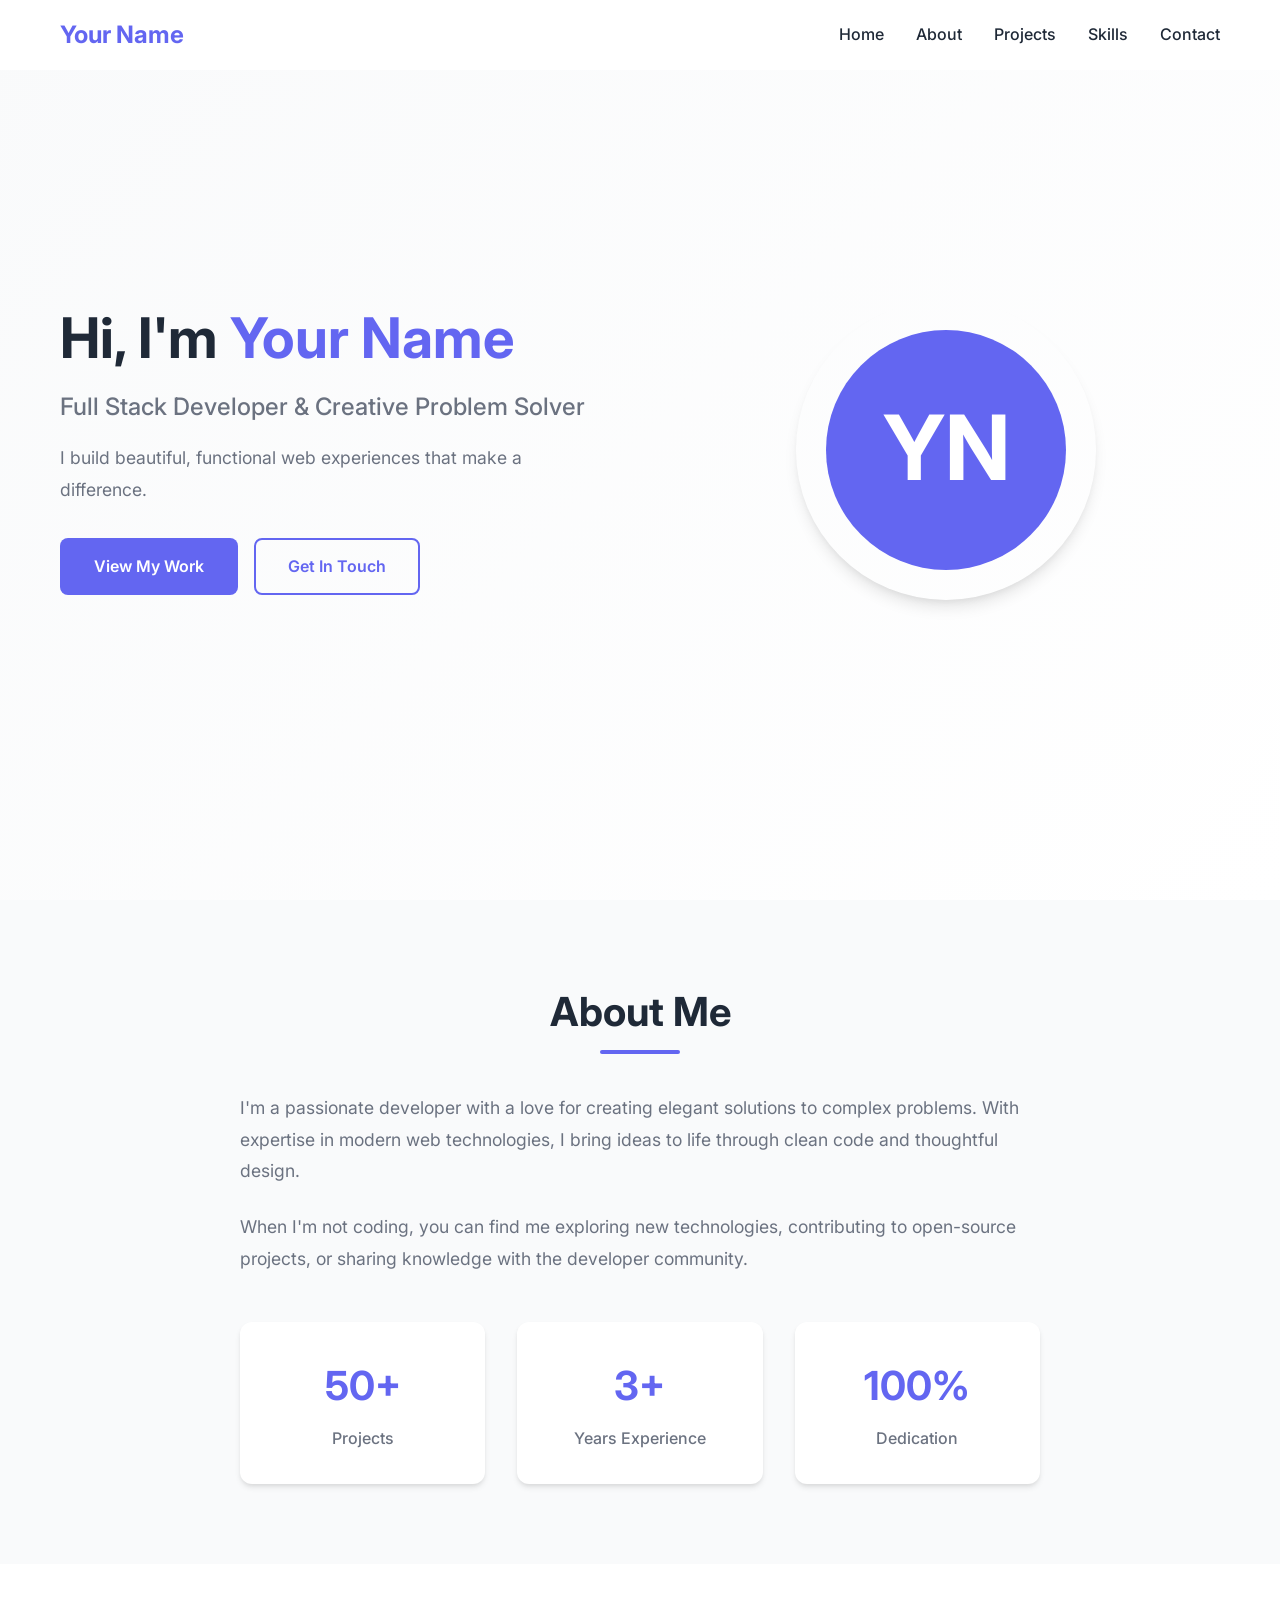
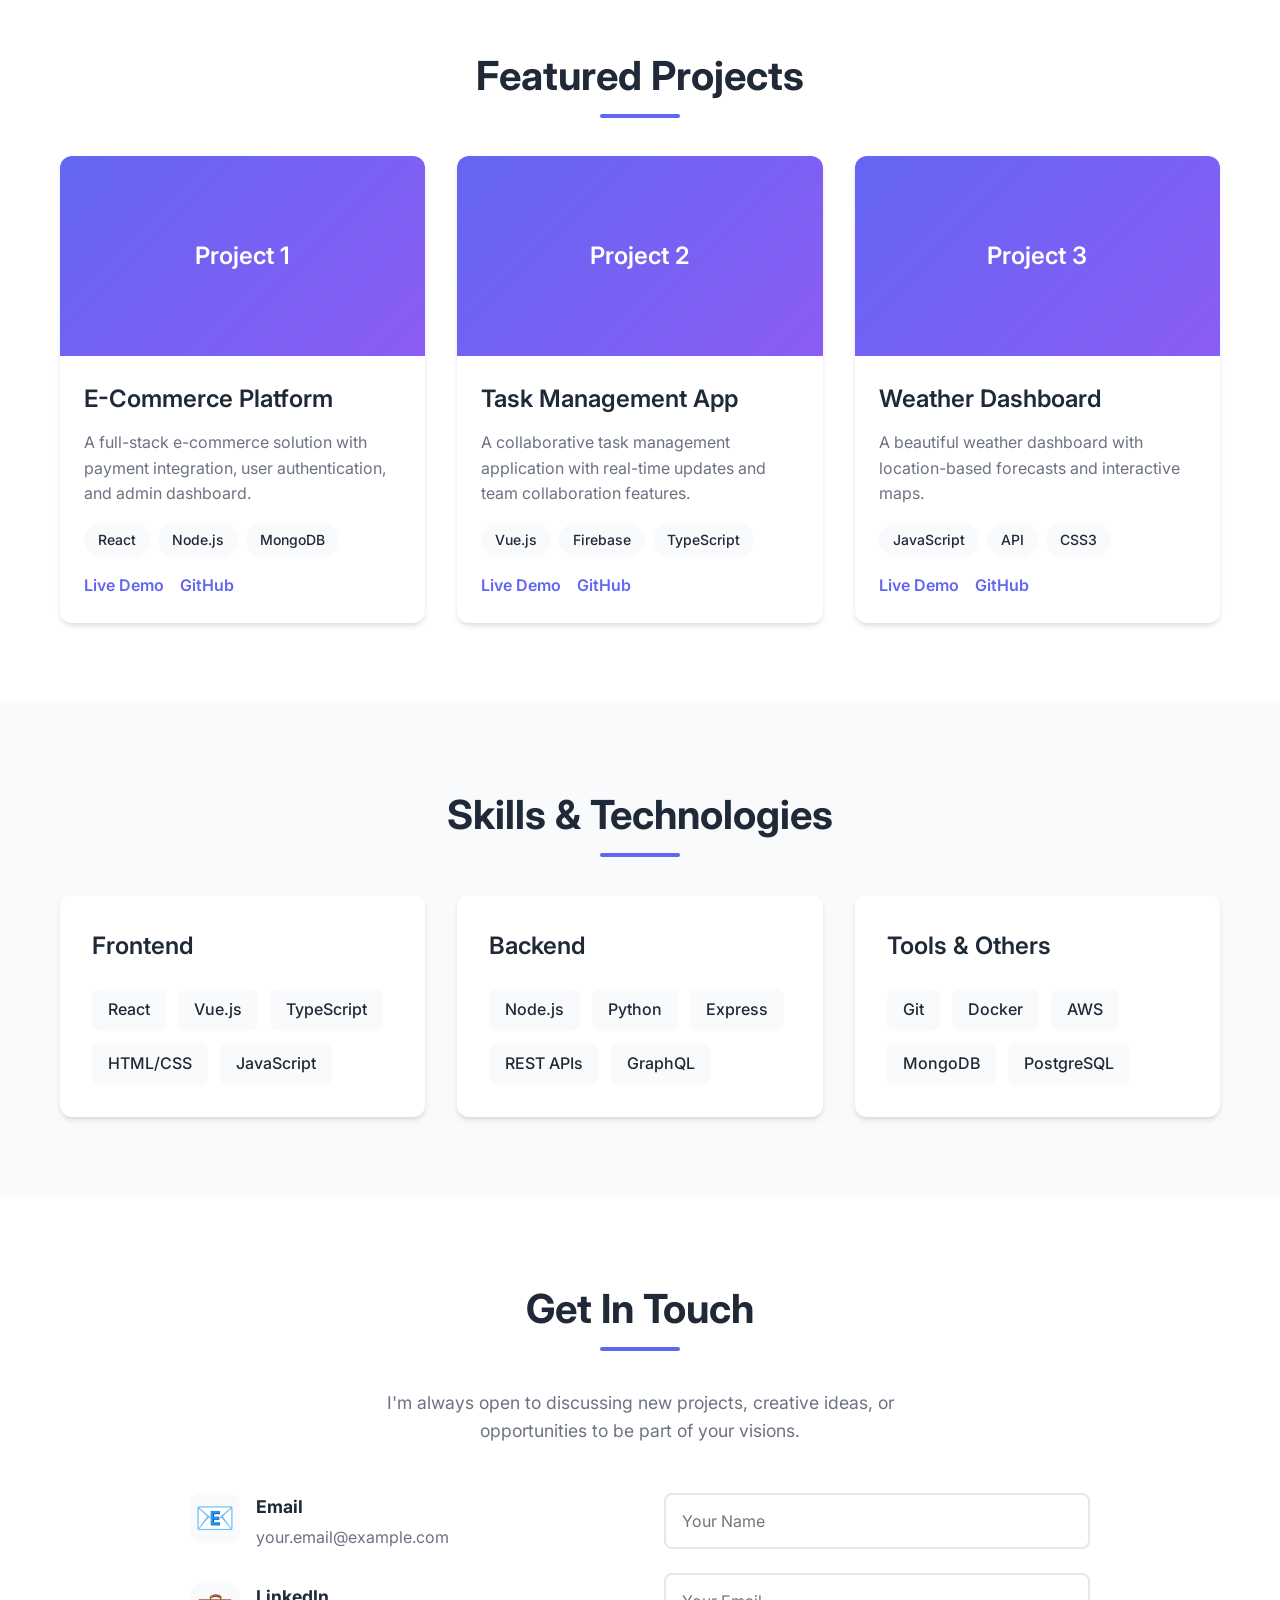
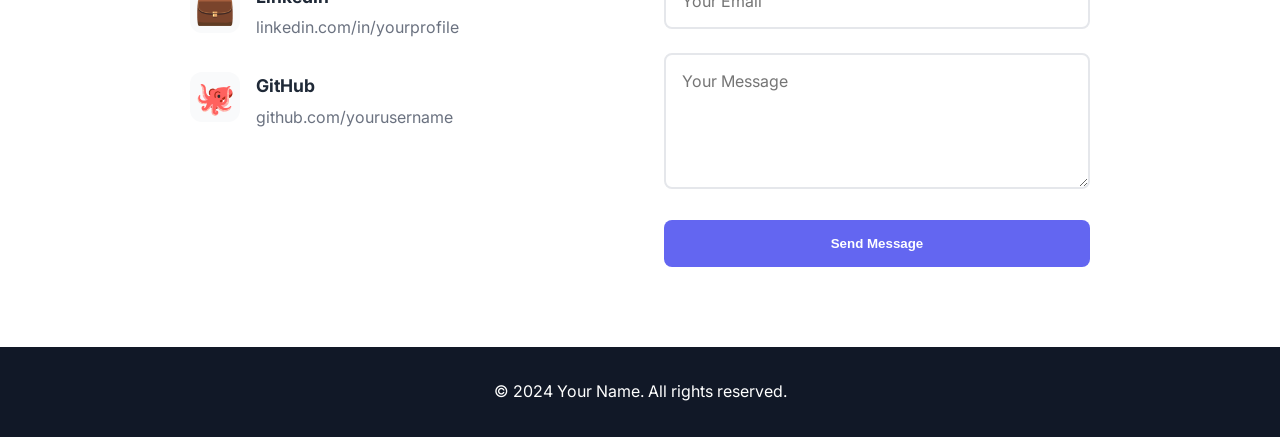
==== index.html @ 6ea06d64 "Initiating portoflio website" ====
<!DOCTYPE html>
<html lang="en">
<head>
    <meta charset="UTF-8">
    <meta name="viewport" content="width=device-width, initial-scale=1.0">
    <title>Your Name - Portfolio</title>
    <link rel="stylesheet" href="styles.css">
    <link rel="preconnect" href="https://fonts.googleapis.com">
    <link rel="preconnect" href="https://fonts.gstatic.com" crossorigin>
    <link href="https://fonts.googleapis.com/css2?family=Inter:wght@300;400;500;600;700&display=swap" rel="stylesheet">
</head>
<body>
    <!-- Navigation -->
    <nav class="navbar">
        <div class="container">
            <div class="nav-brand">Your Name</div>
            <ul class="nav-menu">
                <li><a href="#home">Home</a></li>
                <li><a href="#about">About</a></li>
                <li><a href="#projects">Projects</a></li>
                <li><a href="#skills">Skills</a></li>
                <li><a href="#contact">Contact</a></li>
            </ul>
            <div class="hamburger">
                <span></span>
                <span></span>
                <span></span>
            </div>
        </div>
    </nav>

    <!-- Hero Section -->
    <section id="home" class="hero">
        <div class="container">
            <div class="hero-content">
                <h1 class="hero-title">
                    Hi, I'm <span class="highlight">Your Name</span>
                </h1>
                <p class="hero-subtitle">Full Stack Developer & Creative Problem Solver</p>
                <p class="hero-description">
                    I build beautiful, functional web experiences that make a difference.
                </p>
                <div class="hero-buttons">
                    <a href="#projects" class="btn btn-primary">View My Work</a>
                    <a href="#contact" class="btn btn-secondary">Get In Touch</a>
                </div>
            </div>
            <div class="hero-image">
                <div class="profile-placeholder">
                    <svg viewBox="0 0 200 200" xmlns="http://www.w3.org/2000/svg">
                        <circle cx="100" cy="100" r="80" fill="#6366f1"/>
                        <text x="100" y="120" font-size="60" fill="white" text-anchor="middle" font-weight="bold">YN</text>
                    </svg>
                </div>
            </div>
        </div>
    </section>

    <!-- About Section -->
    <section id="about" class="about">
        <div class="container">
            <h2 class="section-title">About Me</h2>
            <div class="about-content">
                <div class="about-text">
                    <p>
                        I'm a passionate developer with a love for creating elegant solutions to complex problems.
                        With expertise in modern web technologies, I bring ideas to life through clean code and
                        thoughtful design.
                    </p>
                    <p>
                        When I'm not coding, you can find me exploring new technologies, contributing to open-source
                        projects, or sharing knowledge with the developer community.
                    </p>
                    <div class="about-stats">
                        <div class="stat">
                            <div class="stat-number">50+</div>
                            <div class="stat-label">Projects</div>
                        </div>
                        <div class="stat">
                            <div class="stat-number">3+</div>
                            <div class="stat-label">Years Experience</div>
                        </div>
                        <div class="stat">
                            <div class="stat-number">100%</div>
                            <div class="stat-label">Dedication</div>
                        </div>
                    </div>
                </div>
            </div>
        </div>
    </section>

    <!-- Projects Section -->
    <section id="projects" class="projects">
        <div class="container">
            <h2 class="section-title">Featured Projects</h2>
            <div class="projects-grid">
                <div class="project-card">
                    <div class="project-image">
                        <div class="project-placeholder">Project 1</div>
                    </div>
                    <div class="project-content">
                        <h3 class="project-title">E-Commerce Platform</h3>
                        <p class="project-description">
                            A full-stack e-commerce solution with payment integration, user authentication, and admin dashboard.
                        </p>
                        <div class="project-tags">
                            <span class="tag">React</span>
                            <span class="tag">Node.js</span>
                            <span class="tag">MongoDB</span>
                        </div>
                        <div class="project-links">
                            <a href="#" class="project-link">Live Demo</a>
                            <a href="#" class="project-link">GitHub</a>
                        </div>
                    </div>
                </div>

                <div class="project-card">
                    <div class="project-image">
                        <div class="project-placeholder">Project 2</div>
                    </div>
                    <div class="project-content">
                        <h3 class="project-title">Task Management App</h3>
                        <p class="project-description">
                            A collaborative task management application with real-time updates and team collaboration features.
                        </p>
                        <div class="project-tags">
                            <span class="tag">Vue.js</span>
                            <span class="tag">Firebase</span>
                            <span class="tag">TypeScript</span>
                        </div>
                        <div class="project-links">
                            <a href="#" class="project-link">Live Demo</a>
                            <a href="#" class="project-link">GitHub</a>
                        </div>
                    </div>
                </div>

                <div class="project-card">
                    <div class="project-image">
                        <div class="project-placeholder">Project 3</div>
                    </div>
                    <div class="project-content">
                        <h3 class="project-title">Weather Dashboard</h3>
                        <p class="project-description">
                            A beautiful weather dashboard with location-based forecasts and interactive maps.
                        </p>
                        <div class="project-tags">
                            <span class="tag">JavaScript</span>
                            <span class="tag">API</span>
                            <span class="tag">CSS3</span>
                        </div>
                        <div class="project-links">
                            <a href="#" class="project-link">Live Demo</a>
                            <a href="#" class="project-link">GitHub</a>
                        </div>
                    </div>
                </div>
            </div>
        </div>
    </section>

    <!-- Skills Section -->
    <section id="skills" class="skills">
        <div class="container">
            <h2 class="section-title">Skills & Technologies</h2>
            <div class="skills-grid">
                <div class="skill-category">
                    <h3 class="skill-category-title">Frontend</h3>
                    <div class="skill-items">
                        <span class="skill-item">React</span>
                        <span class="skill-item">Vue.js</span>
                        <span class="skill-item">TypeScript</span>
                        <span class="skill-item">HTML/CSS</span>
                        <span class="skill-item">JavaScript</span>
                    </div>
                </div>
                <div class="skill-category">
                    <h3 class="skill-category-title">Backend</h3>
                    <div class="skill-items">
                        <span class="skill-item">Node.js</span>
                        <span class="skill-item">Python</span>
                        <span class="skill-item">Express</span>
                        <span class="skill-item">REST APIs</span>
                        <span class="skill-item">GraphQL</span>
                    </div>
                </div>
                <div class="skill-category">
                    <h3 class="skill-category-title">Tools & Others</h3>
                    <div class="skill-items">
                        <span class="skill-item">Git</span>
                        <span class="skill-item">Docker</span>
                        <span class="skill-item">AWS</span>
                        <span class="skill-item">MongoDB</span>
                        <span class="skill-item">PostgreSQL</span>
                    </div>
                </div>
            </div>
        </div>
    </section>

    <!-- Contact Section -->
    <section id="contact" class="contact">
        <div class="container">
            <h2 class="section-title">Get In Touch</h2>
            <p class="contact-description">
                I'm always open to discussing new projects, creative ideas, or opportunities to be part of your visions.
            </p>
            <div class="contact-content">
                <div class="contact-info">
                    <div class="contact-item">
                        <div class="contact-icon">📧</div>
                        <div>
                            <h4>Email</h4>
                            <p>your.email@example.com</p>
                        </div>
                    </div>
                    <div class="contact-item">
                        <div class="contact-icon">💼</div>
                        <div>
                            <h4>LinkedIn</h4>
                            <p>linkedin.com/in/yourprofile</p>
                        </div>
                    </div>
                    <div class="contact-item">
                        <div class="contact-icon">🐙</div>
                        <div>
                            <h4>GitHub</h4>
                            <p>github.com/yourusername</p>
                        </div>
                    </div>
                </div>
                <form class="contact-form">
                    <div class="form-group">
                        <input type="text" placeholder="Your Name" required>
                    </div>
                    <div class="form-group">
                        <input type="email" placeholder="Your Email" required>
                    </div>
                    <div class="form-group">
                        <textarea placeholder="Your Message" rows="5" required></textarea>
                    </div>
                    <button type="submit" class="btn btn-primary">Send Message</button>
                </form>
            </div>
        </div>
    </section>

    <!-- Footer -->
    <footer class="footer">
        <div class="container">
            <p>&copy; 2024 Your Name. All rights reserved.</p>
        </div>
    </footer>

    <script src="script.js"></script>
</body>
</html>
---- styles.css ----
/* Reset and Base Styles */
* {
    margin: 0;
    padding: 0;
    box-sizing: border-box;
}

:root {
    --primary-color: #6366f1;
    --primary-dark: #4f46e5;
    --secondary-color: #8b5cf6;
    --text-primary: #1f2937;
    --text-secondary: #6b7280;
    --bg-primary: #ffffff;
    --bg-secondary: #f9fafb;
    --bg-dark: #111827;
    --border-color: #e5e7eb;
    --shadow: 0 4px 6px -1px rgba(0, 0, 0, 0.1), 0 2px 4px -1px rgba(0, 0, 0, 0.06);
    --shadow-lg: 0 10px 15px -3px rgba(0, 0, 0, 0.1), 0 4px 6px -2px rgba(0, 0, 0, 0.05);
}

body {
    font-family: 'Inter', -apple-system, BlinkMacSystemFont, 'Segoe UI', Roboto, sans-serif;
    line-height: 1.6;
    color: var(--text-primary);
    background-color: var(--bg-primary);
    overflow-x: hidden;
}

.container {
    max-width: 1200px;
    margin: 0 auto;
    padding: 0 20px;
}

/* Navigation */
.navbar {
    position: fixed;
    top: 0;
    left: 0;
    right: 0;
    background: rgba(255, 255, 255, 0.95);
    backdrop-filter: blur(10px);
    box-shadow: var(--shadow);
    z-index: 1000;
    transition: all 0.3s ease;
}

.navbar .container {
    display: flex;
    justify-content: space-between;
    align-items: center;
    padding: 1rem 20px;
}

.nav-brand {
    font-size: 1.5rem;
    font-weight: 700;
    color: var(--primary-color);
}

.nav-menu {
    display: flex;
    list-style: none;
    gap: 2rem;
}

.nav-menu a {
    text-decoration: none;
    color: var(--text-primary);
    font-weight: 500;
    transition: color 0.3s ease;
    position: relative;
}

.nav-menu a:hover {
    color: var(--primary-color);
}

.nav-menu a::after {
    content: '';
    position: absolute;
    bottom: -5px;
    left: 0;
    width: 0;
    height: 2px;
    background: var(--primary-color);
    transition: width 0.3s ease;
}

.nav-menu a:hover::after {
    width: 100%;
}

.hamburger {
    display: none;
    flex-direction: column;
    cursor: pointer;
    gap: 4px;
}

.hamburger span {
    width: 25px;
    height: 3px;
    background: var(--text-primary);
    transition: all 0.3s ease;
}

/* Hero Section */
.hero {
    min-height: 100vh;
    display: flex;
    align-items: center;
    padding-top: 80px;
    background: linear-gradient(135deg, #f9fafb 0%, #ffffff 100%);
}

.hero .container {
    display: grid;
    grid-template-columns: 1fr 1fr;
    gap: 4rem;
    align-items: center;
}

.hero-content {
    animation: fadeInUp 0.8s ease;
}

.hero-title {
    font-size: 3.5rem;
    font-weight: 700;
    line-height: 1.2;
    margin-bottom: 1rem;
    color: var(--text-primary);
}

.highlight {
    color: var(--primary-color);
    position: relative;
}

.hero-subtitle {
    font-size: 1.5rem;
    color: var(--text-secondary);
    margin-bottom: 1rem;
    font-weight: 500;
}

.hero-description {
    font-size: 1.1rem;
    color: var(--text-secondary);
    margin-bottom: 2rem;
    line-height: 1.8;
}

.hero-buttons {
    display: flex;
    gap: 1rem;
    flex-wrap: wrap;
}

.btn {
    padding: 0.875rem 2rem;
    border-radius: 8px;
    text-decoration: none;
    font-weight: 600;
    transition: all 0.3s ease;
    display: inline-block;
    border: 2px solid transparent;
}

.btn-primary {
    background: var(--primary-color);
    color: white;
}

.btn-primary:hover {
    background: var(--primary-dark);
    transform: translateY(-2px);
    box-shadow: var(--shadow-lg);
}

.btn-secondary {
    background: transparent;
    color: var(--primary-color);
    border-color: var(--primary-color);
}

.btn-secondary:hover {
    background: var(--primary-color);
    color: white;
    transform: translateY(-2px);
}

.hero-image {
    display: flex;
    justify-content: center;
    animation: fadeIn 1s ease;
}

.profile-placeholder {
    width: 300px;
    height: 300px;
    border-radius: 50%;
    box-shadow: var(--shadow-lg);
    animation: float 3s ease-in-out infinite;
}

@keyframes float {
    0%, 100% { transform: translateY(0px); }
    50% { transform: translateY(-20px); }
}

/* Section Styles */
section {
    padding: 5rem 0;
}

.section-title {
    font-size: 2.5rem;
    font-weight: 700;
    text-align: center;
    margin-bottom: 3rem;
    color: var(--text-primary);
    position: relative;
    display: inline-block;
    width: 100%;
}

.section-title::after {
    content: '';
    position: absolute;
    bottom: -10px;
    left: 50%;
    transform: translateX(-50%);
    width: 80px;
    height: 4px;
    background: var(--primary-color);
    border-radius: 2px;
}

/* About Section */
.about {
    background: var(--bg-secondary);
}

.about-content {
    max-width: 800px;
    margin: 0 auto;
}

.about-text p {
    font-size: 1.1rem;
    color: var(--text-secondary);
    margin-bottom: 1.5rem;
    line-height: 1.8;
}

.about-stats {
    display: grid;
    grid-template-columns: repeat(3, 1fr);
    gap: 2rem;
    margin-top: 3rem;
}

.stat {
    text-align: center;
    padding: 2rem;
    background: white;
    border-radius: 12px;
    box-shadow: var(--shadow);
    transition: transform 0.3s ease;
}

.stat:hover {
    transform: translateY(-5px);
    box-shadow: var(--shadow-lg);
}

.stat-number {
    font-size: 2.5rem;
    font-weight: 700;
    color: var(--primary-color);
    margin-bottom: 0.5rem;
}

.stat-label {
    color: var(--text-secondary);
    font-weight: 500;
}

/* Projects Section */
.projects-grid {
    display: grid;
    grid-template-columns: repeat(auto-fit, minmax(320px, 1fr));
    gap: 2rem;
}

.project-card {
    background: white;
    border-radius: 12px;
    overflow: hidden;
    box-shadow: var(--shadow);
    transition: all 0.3s ease;
}

.project-card:hover {
    transform: translateY(-5px);
    box-shadow: var(--shadow-lg);
}

.project-image {
    height: 200px;
    background: linear-gradient(135deg, var(--primary-color), var(--secondary-color));
    display: flex;
    align-items: center;
    justify-content: center;
}

.project-placeholder {
    color: white;
    font-size: 1.5rem;
    font-weight: 600;
}

.project-content {
    padding: 1.5rem;
}

.project-title {
    font-size: 1.5rem;
    font-weight: 600;
    margin-bottom: 0.75rem;
    color: var(--text-primary);
}

.project-description {
    color: var(--text-secondary);
    margin-bottom: 1rem;
    line-height: 1.6;
}

.project-tags {
    display: flex;
    flex-wrap: wrap;
    gap: 0.5rem;
    margin-bottom: 1rem;
}

.tag {
    padding: 0.375rem 0.875rem;
    background: var(--bg-secondary);
    border-radius: 20px;
    font-size: 0.875rem;
    color: var(--text-primary);
    font-weight: 500;
}

.project-links {
    display: flex;
    gap: 1rem;
}

.project-link {
    color: var(--primary-color);
    text-decoration: none;
    font-weight: 600;
    transition: color 0.3s ease;
}

.project-link:hover {
    color: var(--primary-dark);
    text-decoration: underline;
}

/* Skills Section */
.skills {
    background: var(--bg-secondary);
}

.skills-grid {
    display: grid;
    grid-template-columns: repeat(auto-fit, minmax(280px, 1fr));
    gap: 2rem;
}

.skill-category {
    background: white;
    padding: 2rem;
    border-radius: 12px;
    box-shadow: var(--shadow);
}

.skill-category-title {
    font-size: 1.5rem;
    font-weight: 600;
    margin-bottom: 1.5rem;
    color: var(--text-primary);
}

.skill-items {
    display: flex;
    flex-wrap: wrap;
    gap: 0.75rem;
}

.skill-item {
    padding: 0.5rem 1rem;
    background: var(--bg-secondary);
    border-radius: 8px;
    font-weight: 500;
    color: var(--text-primary);
    transition: all 0.3s ease;
}

.skill-item:hover {
    background: var(--primary-color);
    color: white;
    transform: translateY(-2px);
}

/* Contact Section */
.contact-description {
    text-align: center;
    color: var(--text-secondary);
    font-size: 1.1rem;
    margin-bottom: 3rem;
    max-width: 600px;
    margin-left: auto;
    margin-right: auto;
}

.contact-content {
    display: grid;
    grid-template-columns: 1fr 1fr;
    gap: 3rem;
    max-width: 900px;
    margin: 0 auto;
}

.contact-info {
    display: flex;
    flex-direction: column;
    gap: 2rem;
}

.contact-item {
    display: flex;
    gap: 1rem;
    align-items: flex-start;
}

.contact-icon {
    font-size: 2rem;
    width: 50px;
    height: 50px;
    display: flex;
    align-items: center;
    justify-content: center;
    background: var(--bg-secondary);
    border-radius: 12px;
}

.contact-item h4 {
    font-size: 1.1rem;
    margin-bottom: 0.25rem;
    color: var(--text-primary);
}

.contact-item p {
    color: var(--text-secondary);
}

.contact-form {
    display: flex;
    flex-direction: column;
    gap: 1.5rem;
}

.form-group input,
.form-group textarea {
    width: 100%;
    padding: 1rem;
    border: 2px solid var(--border-color);
    border-radius: 8px;
    font-family: inherit;
    font-size: 1rem;
    transition: border-color 0.3s ease;
}

.form-group input:focus,
.form-group textarea:focus {
    outline: none;
    border-color: var(--primary-color);
}

.form-group textarea {
    resize: vertical;
}

/* Footer */
.footer {
    background: var(--bg-dark);
    color: white;
    text-align: center;
    padding: 2rem 0;
}

/* Animations */
@keyframes fadeInUp {
    from {
        opacity: 0;
        transform: translateY(30px);
    }
    to {
        opacity: 1;
        transform: translateY(0);
    }
}

@keyframes fadeIn {
    from {
        opacity: 0;
    }
    to {
        opacity: 1;
    }
}

/* Responsive Design */
@media (max-width: 768px) {
    .hamburger {
        display: flex;
    }

    .nav-menu {
        position: fixed;
        left: -100%;
        top: 70px;
        flex-direction: column;
        background: white;
        width: 100%;
        text-align: center;
        transition: 0.3s;
        box-shadow: var(--shadow);
        padding: 2rem 0;
    }

    .nav-menu.active {
        left: 0;
    }

    .hero .container {
        grid-template-columns: 1fr;
        text-align: center;
    }

    .hero-title {
        font-size: 2.5rem;
    }

    .hero-subtitle {
        font-size: 1.25rem;
    }

    .about-stats {
        grid-template-columns: 1fr;
    }

    .contact-content {
        grid-template-columns: 1fr;
    }

    .section-title {
        font-size: 2rem;
    }
}

@media (max-width: 480px) {
    .hero-title {
        font-size: 2rem;
    }

    .hero-buttons {
        flex-direction: column;
    }

    .btn {
        width: 100%;
        text-align: center;
    }

    .projects-grid {
        grid-template-columns: 1fr;
    }
}
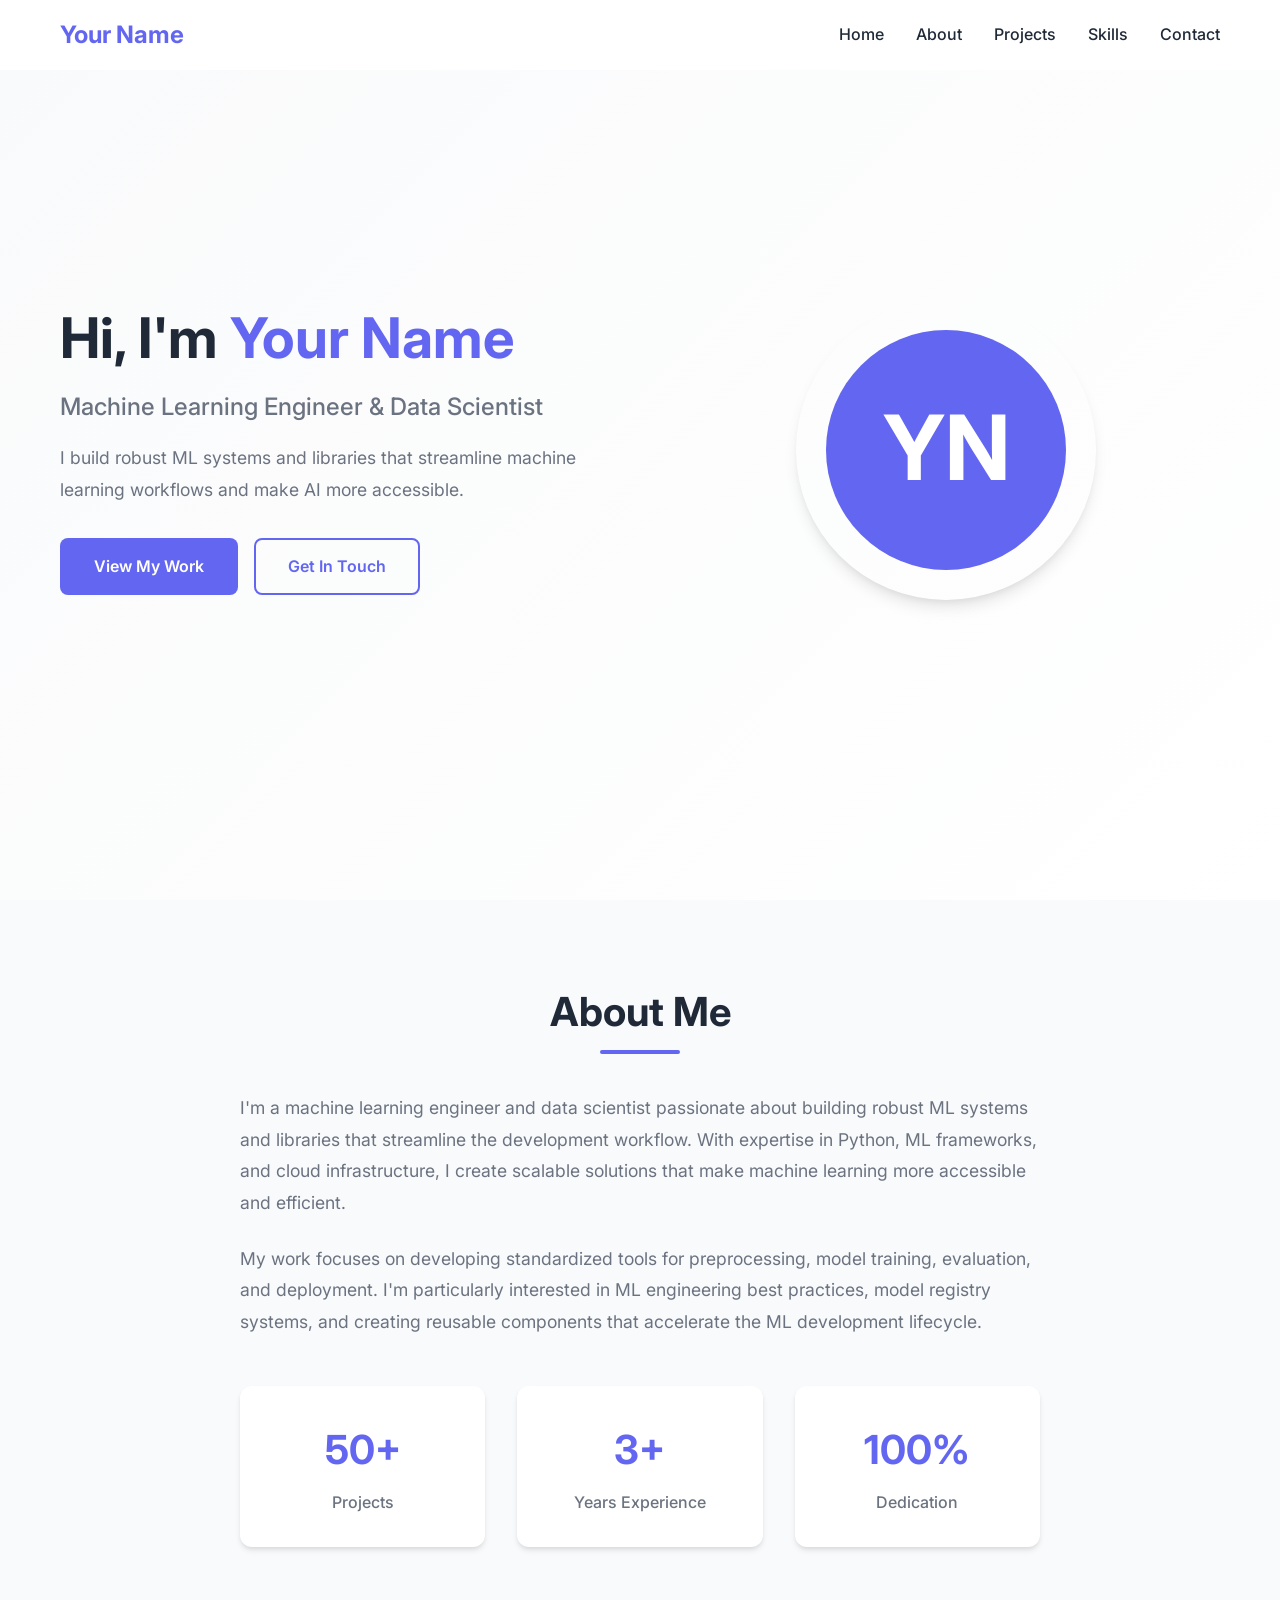
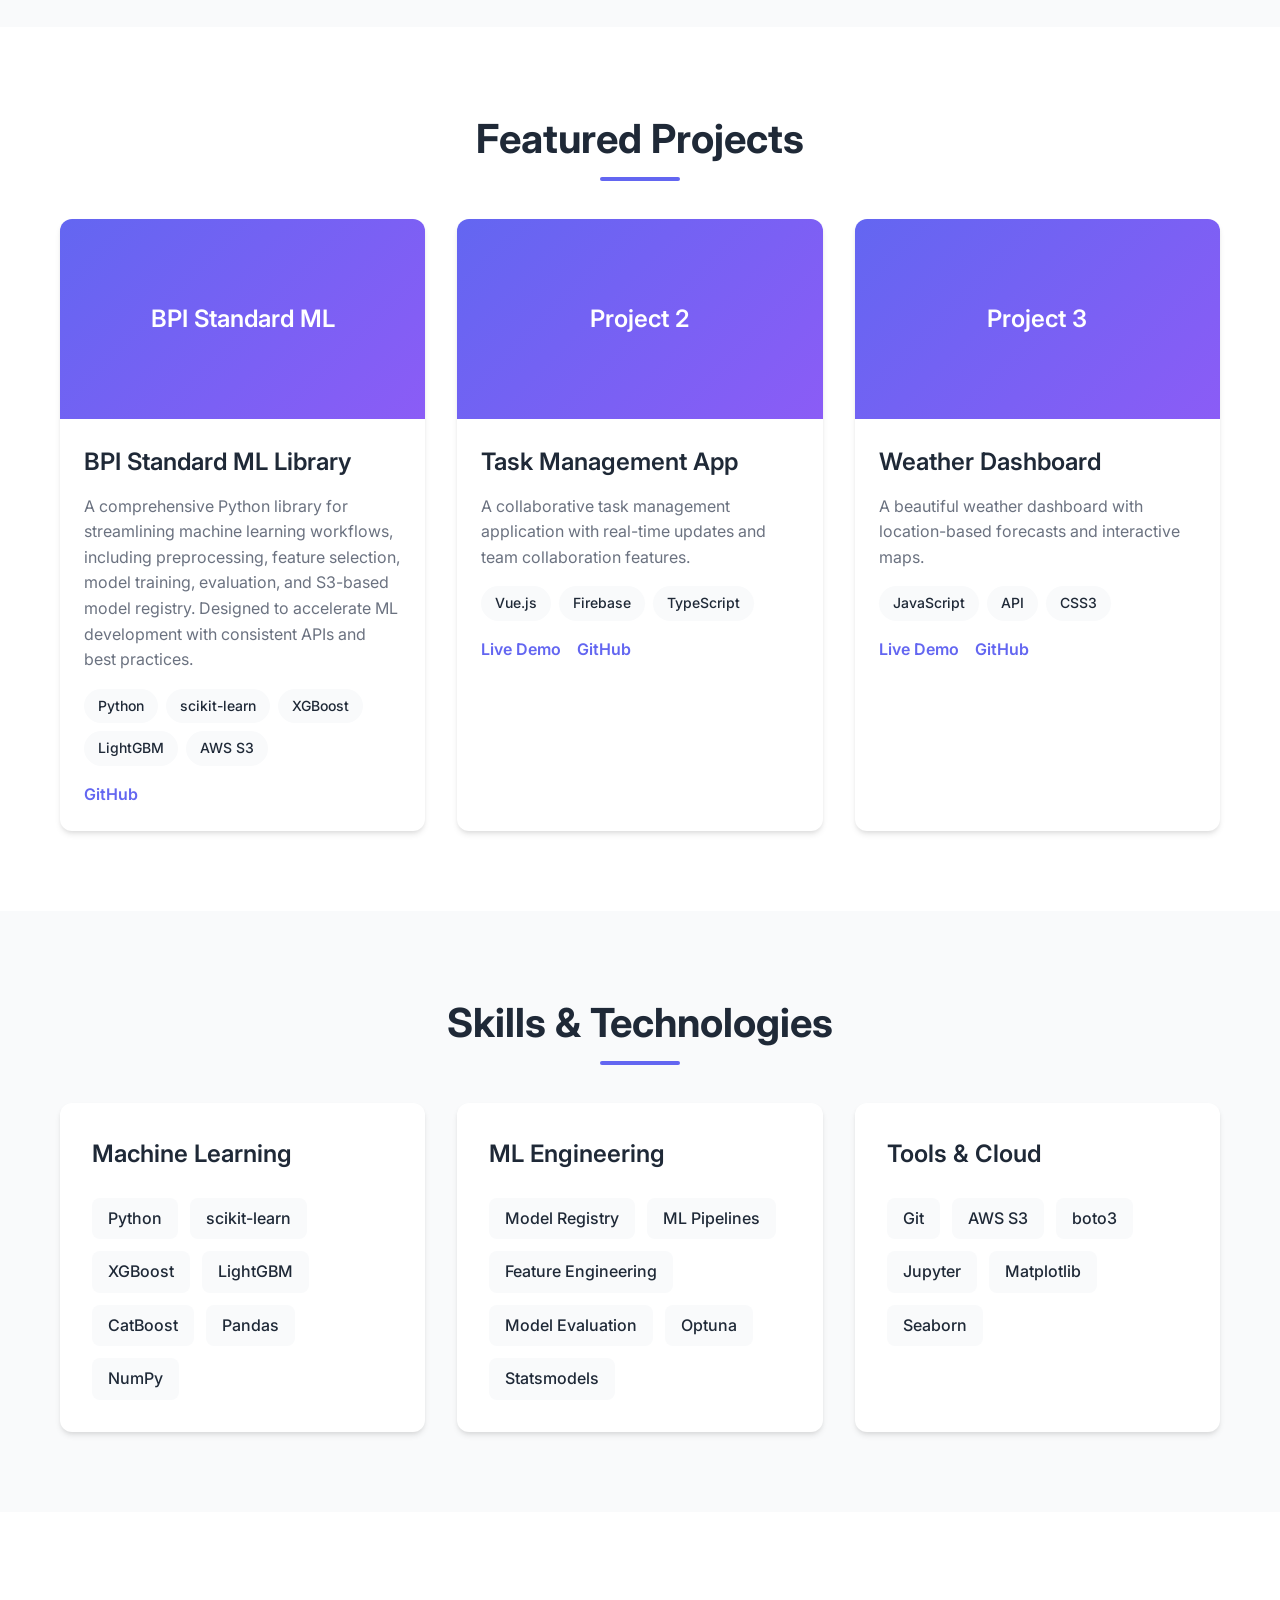
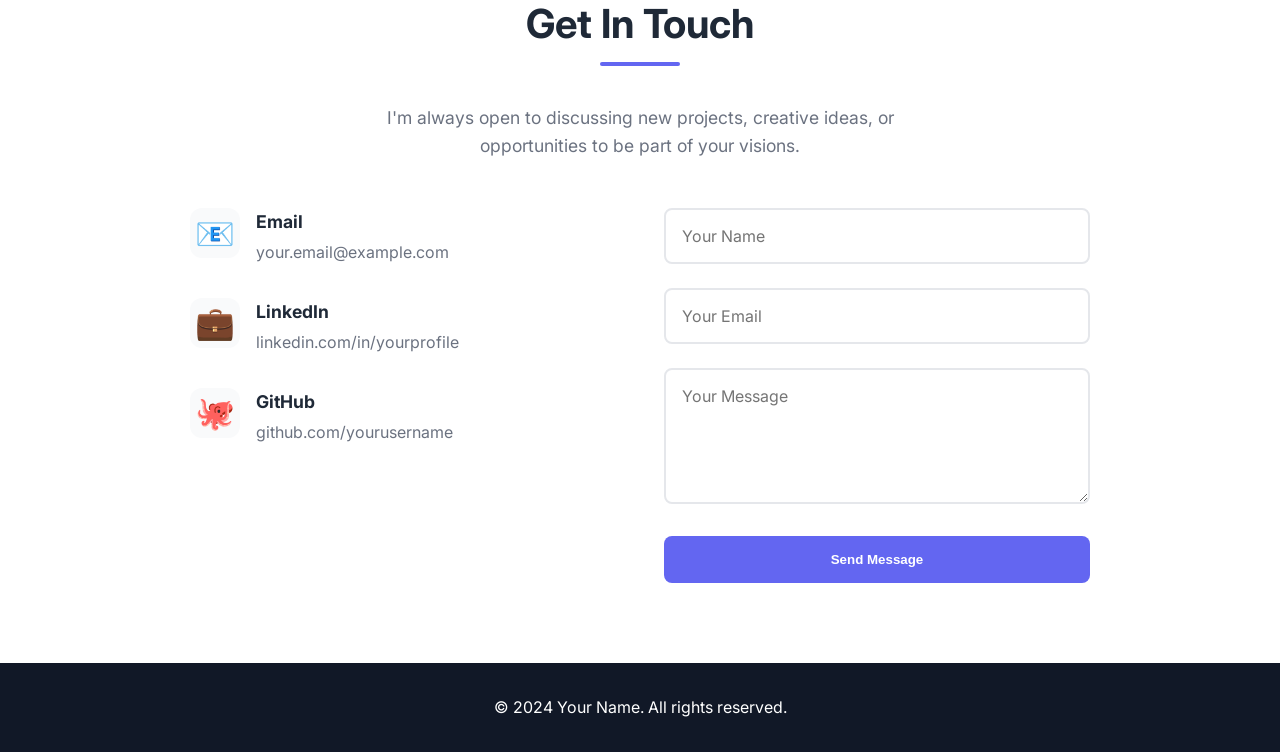
==== commit df78fd50: "added bpi-standard-ml to portfolio" ====
--- a/index.html
+++ b/index.html
@@ -36,9 +36,9 @@
                 <h1 class="hero-title">
                     Hi, I'm <span class="highlight">Your Name</span>
                 </h1>
-                <p class="hero-subtitle">Full Stack Developer & Creative Problem Solver</p>
+                <p class="hero-subtitle">Machine Learning Engineer & Data Scientist</p>
                 <p class="hero-description">
-                    I build beautiful, functional web experiences that make a difference.
+                    I build robust ML systems and libraries that streamline machine learning workflows and make AI more accessible.
                 </p>
                 <div class="hero-buttons">
                     <a href="#projects" class="btn btn-primary">View My Work</a>
@@ -63,13 +63,15 @@
             <div class="about-content">
                 <div class="about-text">
                     <p>
-                        I'm a passionate developer with a love for creating elegant solutions to complex problems.
-                        With expertise in modern web technologies, I bring ideas to life through clean code and
-                        thoughtful design.
+                        I'm a machine learning engineer and data scientist passionate about building robust ML systems 
+                        and libraries that streamline the development workflow. With expertise in Python, ML frameworks, 
+                        and cloud infrastructure, I create scalable solutions that make machine learning more accessible 
+                        and efficient.
                     </p>
                     <p>
-                        When I'm not coding, you can find me exploring new technologies, contributing to open-source
-                        projects, or sharing knowledge with the developer community.
+                        My work focuses on developing standardized tools for preprocessing, model training, evaluation, 
+                        and deployment. I'm particularly interested in ML engineering best practices, model registry systems, 
+                        and creating reusable components that accelerate the ML development lifecycle.
                     </p>
                     <div class="about-stats">
                         <div class="stat">
@@ -97,21 +99,24 @@
             <div class="projects-grid">
                 <div class="project-card">
                     <div class="project-image">
-                        <div class="project-placeholder">Project 1</div>
+                        <div class="project-placeholder">BPI Standard ML</div>
                     </div>
                     <div class="project-content">
-                        <h3 class="project-title">E-Commerce Platform</h3>
+                        <h3 class="project-title">BPI Standard ML Library</h3>
                         <p class="project-description">
-                            A full-stack e-commerce solution with payment integration, user authentication, and admin dashboard.
+                            A comprehensive Python library for streamlining machine learning workflows, including preprocessing, 
+                            feature selection, model training, evaluation, and S3-based model registry. Designed to accelerate 
+                            ML development with consistent APIs and best practices.
                         </p>
                         <div class="project-tags">
-                            <span class="tag">React</span>
-                            <span class="tag">Node.js</span>
-                            <span class="tag">MongoDB</span>
+                            <span class="tag">Python</span>
+                            <span class="tag">scikit-learn</span>
+                            <span class="tag">XGBoost</span>
+                            <span class="tag">LightGBM</span>
+                            <span class="tag">AWS S3</span>
                         </div>
                         <div class="project-links">
-                            <a href="#" class="project-link">Live Demo</a>
-                            <a href="#" class="project-link">GitHub</a>
+                            <a href="https://github.com/aadpaguio/bpi-standard-ml-demo" class="project-link" target="_blank">GitHub</a>
                         </div>
                     </div>
                 </div>
@@ -167,33 +172,37 @@
             <h2 class="section-title">Skills & Technologies</h2>
             <div class="skills-grid">
                 <div class="skill-category">
-                    <h3 class="skill-category-title">Frontend</h3>
+                    <h3 class="skill-category-title">Machine Learning</h3>
                     <div class="skill-items">
-                        <span class="skill-item">React</span>
-                        <span class="skill-item">Vue.js</span>
-                        <span class="skill-item">TypeScript</span>
-                        <span class="skill-item">HTML/CSS</span>
-                        <span class="skill-item">JavaScript</span>
+                        <span class="skill-item">Python</span>
+                        <span class="skill-item">scikit-learn</span>
+                        <span class="skill-item">XGBoost</span>
+                        <span class="skill-item">LightGBM</span>
+                        <span class="skill-item">CatBoost</span>
+                        <span class="skill-item">Pandas</span>
+                        <span class="skill-item">NumPy</span>
                     </div>
                 </div>
                 <div class="skill-category">
-                    <h3 class="skill-category-title">Backend</h3>
+                    <h3 class="skill-category-title">ML Engineering</h3>
                     <div class="skill-items">
-                        <span class="skill-item">Node.js</span>
-                        <span class="skill-item">Python</span>
-                        <span class="skill-item">Express</span>
-                        <span class="skill-item">REST APIs</span>
-                        <span class="skill-item">GraphQL</span>
+                        <span class="skill-item">Model Registry</span>
+                        <span class="skill-item">ML Pipelines</span>
+                        <span class="skill-item">Feature Engineering</span>
+                        <span class="skill-item">Model Evaluation</span>
+                        <span class="skill-item">Optuna</span>
+                        <span class="skill-item">Statsmodels</span>
                     </div>
                 </div>
                 <div class="skill-category">
-                    <h3 class="skill-category-title">Tools & Others</h3>
+                    <h3 class="skill-category-title">Tools & Cloud</h3>
                     <div class="skill-items">
                         <span class="skill-item">Git</span>
-                        <span class="skill-item">Docker</span>
-                        <span class="skill-item">AWS</span>
-                        <span class="skill-item">MongoDB</span>
-                        <span class="skill-item">PostgreSQL</span>
+                        <span class="skill-item">AWS S3</span>
+                        <span class="skill-item">boto3</span>
+                        <span class="skill-item">Jupyter</span>
+                        <span class="skill-item">Matplotlib</span>
+                        <span class="skill-item">Seaborn</span>
                     </div>
                 </div>
             </div>
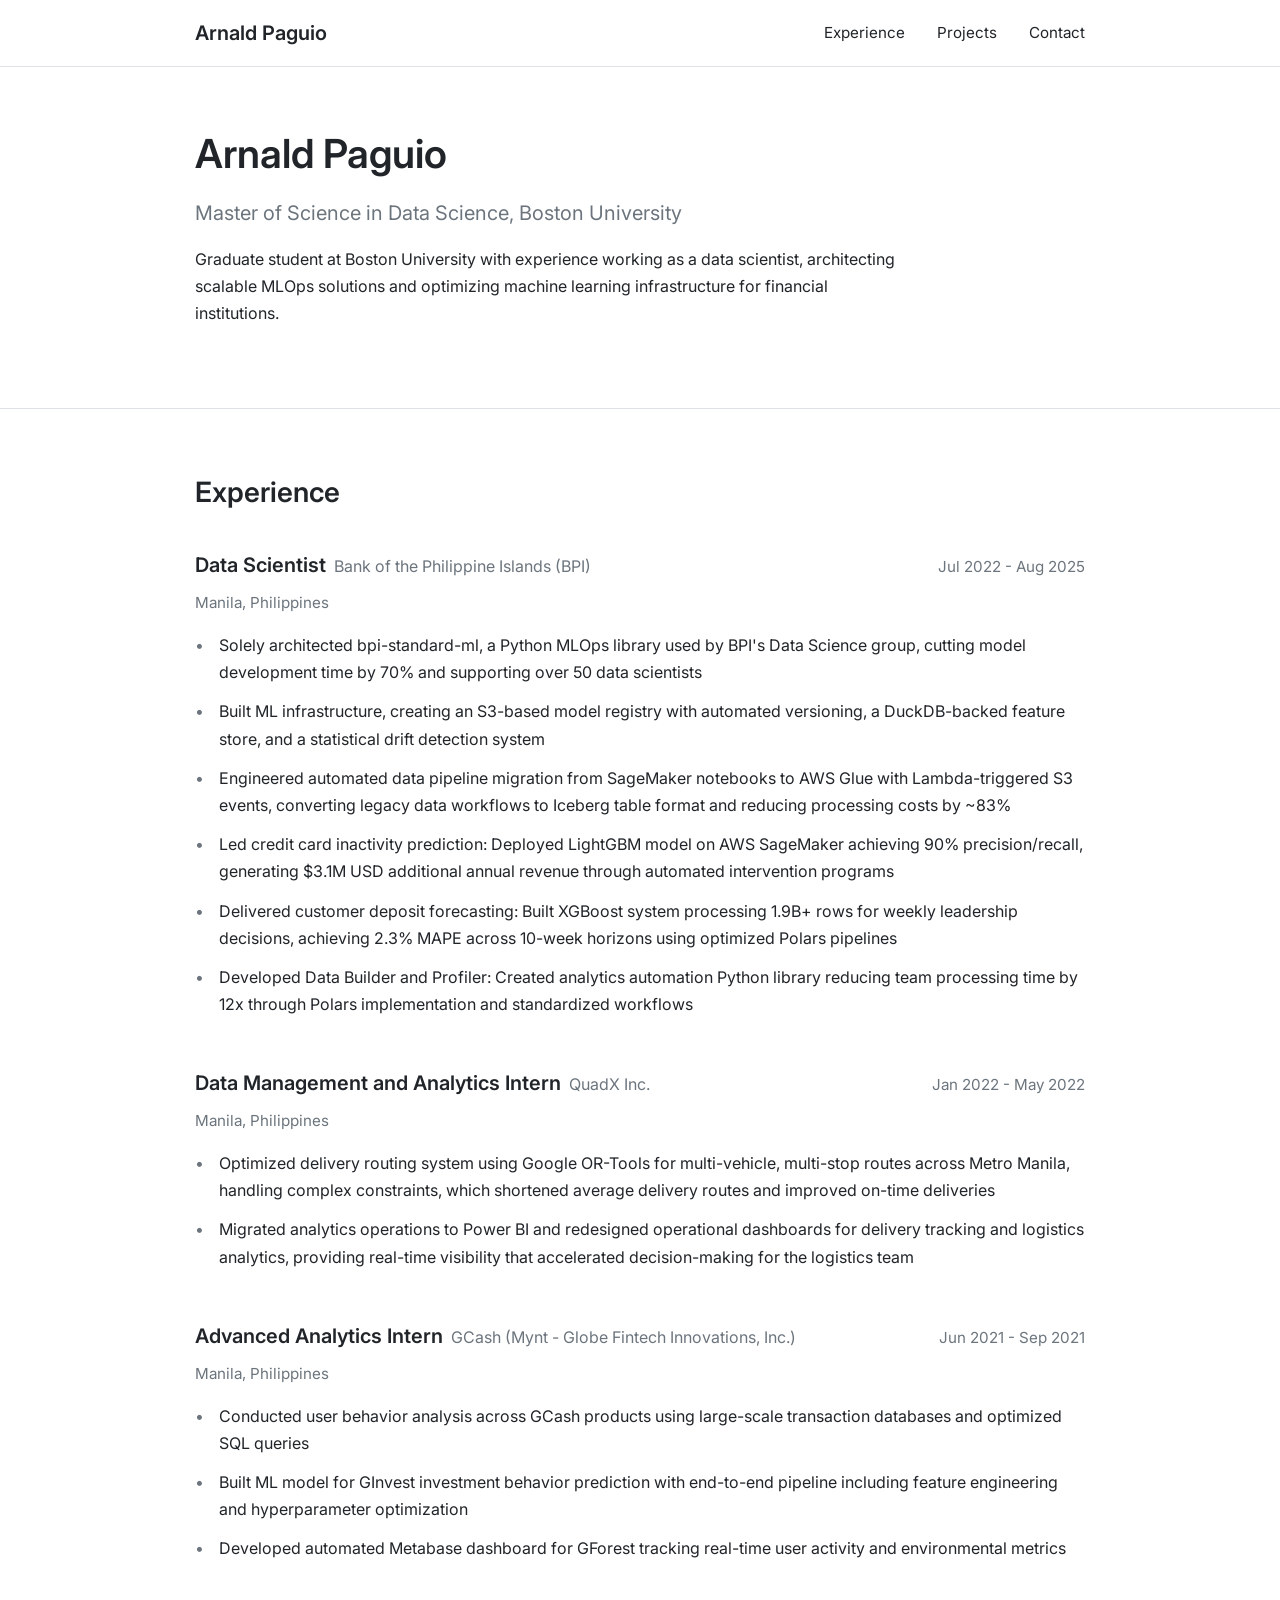
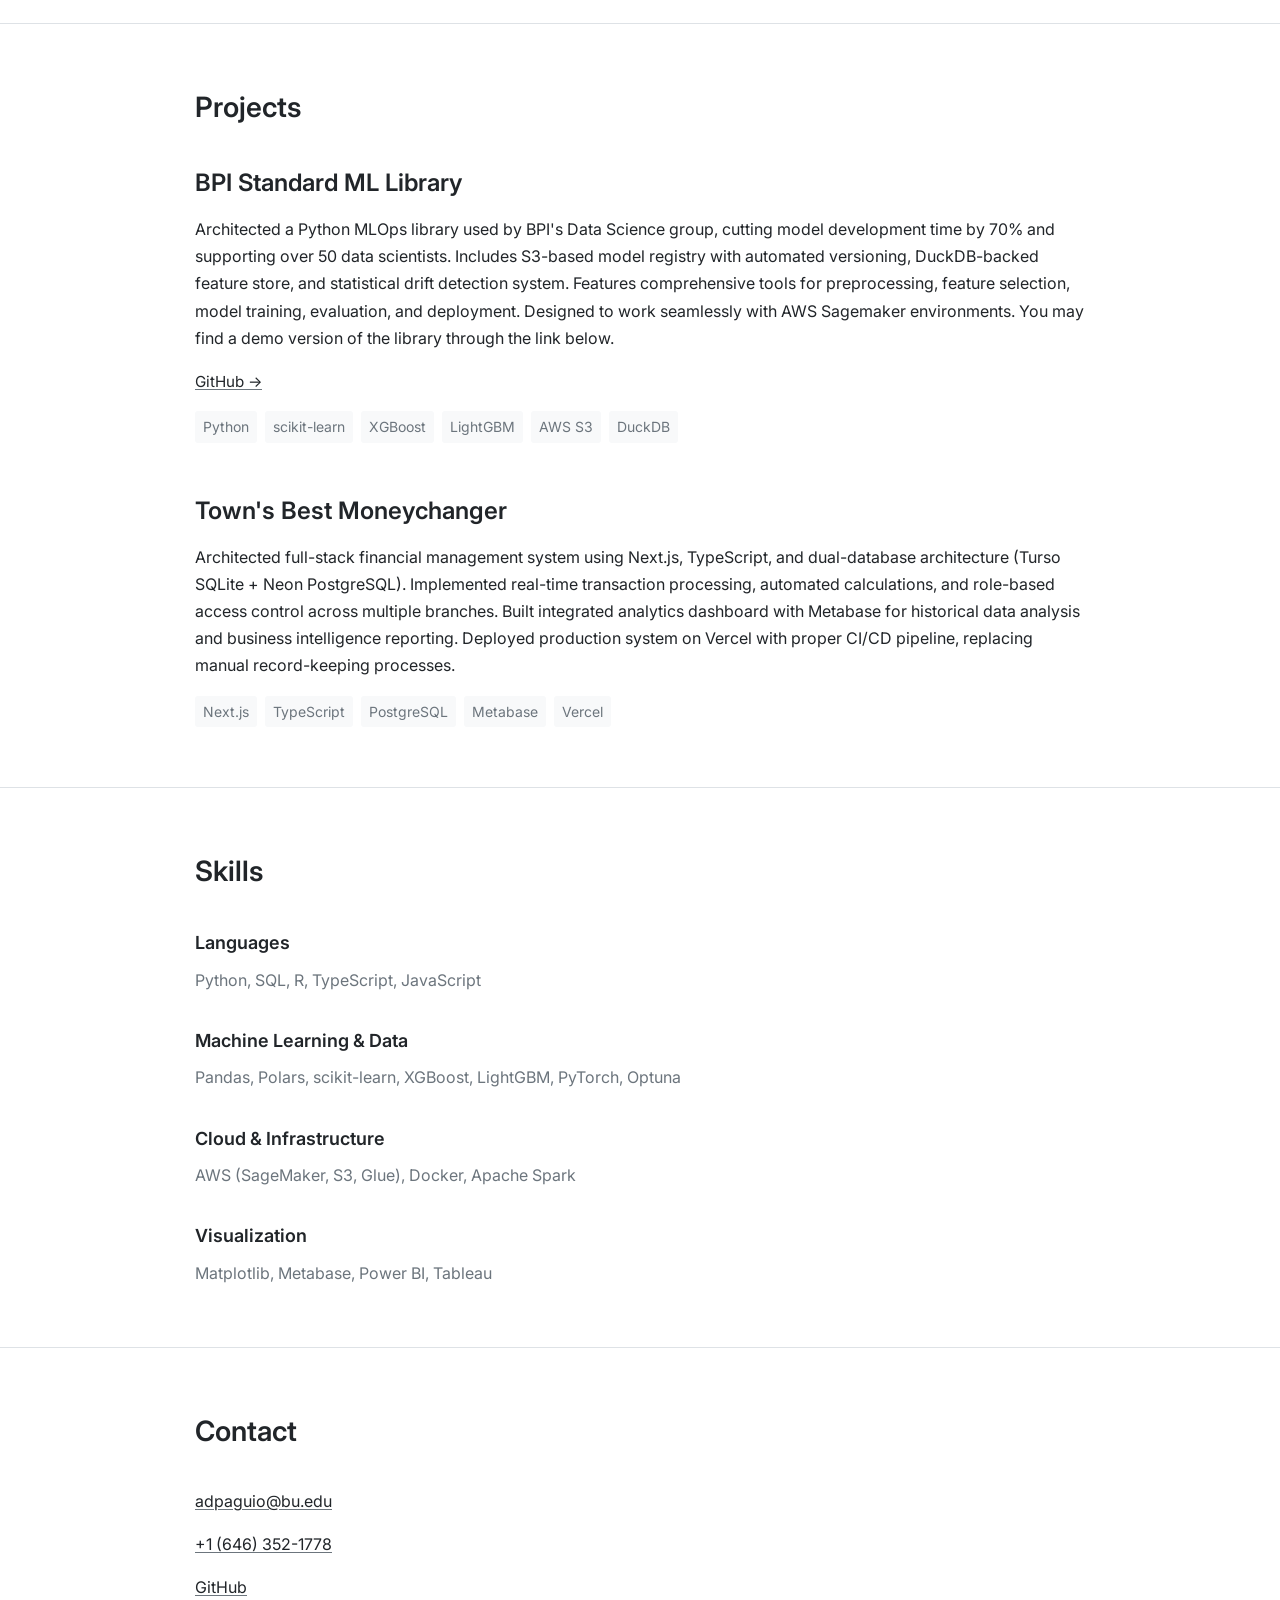
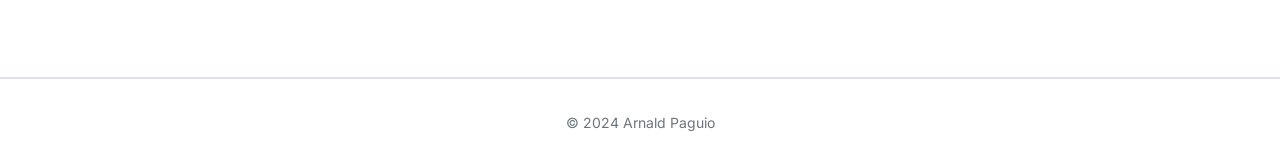
==== commit 58b88ded: "Fixed styling of page" ====
--- a/index.html
+++ b/index.html
@@ -3,22 +3,20 @@
 <head>
     <meta charset="UTF-8">
     <meta name="viewport" content="width=device-width, initial-scale=1.0">
-    <title>Your Name - Portfolio</title>
+    <title>Arnald Paguio - Portfolio</title>
     <link rel="stylesheet" href="styles.css">
     <link rel="preconnect" href="https://fonts.googleapis.com">
     <link rel="preconnect" href="https://fonts.gstatic.com" crossorigin>
-    <link href="https://fonts.googleapis.com/css2?family=Inter:wght@300;400;500;600;700&display=swap" rel="stylesheet">
+    <link href="https://fonts.googleapis.com/css2?family=Inter:wght@400;500;600&display=swap" rel="stylesheet">
 </head>
 <body>
     <!-- Navigation -->
     <nav class="navbar">
         <div class="container">
-            <div class="nav-brand">Your Name</div>
+            <div class="nav-brand">Arnald Paguio</div>
             <ul class="nav-menu">
-                <li><a href="#home">Home</a></li>
-                <li><a href="#about">About</a></li>
+                <li><a href="#experience">Experience</a></li>
                 <li><a href="#projects">Projects</a></li>
-                <li><a href="#skills">Skills</a></li>
                 <li><a href="#contact">Contact</a></li>
             </ul>
             <div class="hamburger">
@@ -32,62 +30,63 @@
     <!-- Hero Section -->
     <section id="home" class="hero">
         <div class="container">
-            <div class="hero-content">
-                <h1 class="hero-title">
-                    Hi, I'm <span class="highlight">Your Name</span>
-                </h1>
-                <p class="hero-subtitle">Machine Learning Engineer & Data Scientist</p>
-                <p class="hero-description">
-                    I build robust ML systems and libraries that streamline machine learning workflows and make AI more accessible.
-                </p>
-                <div class="hero-buttons">
-                    <a href="#projects" class="btn btn-primary">View My Work</a>
-                    <a href="#contact" class="btn btn-secondary">Get In Touch</a>
-                </div>
-            </div>
-            <div class="hero-image">
-                <div class="profile-placeholder">
-                    <svg viewBox="0 0 200 200" xmlns="http://www.w3.org/2000/svg">
-                        <circle cx="100" cy="100" r="80" fill="#6366f1"/>
-                        <text x="100" y="120" font-size="60" fill="white" text-anchor="middle" font-weight="bold">YN</text>
-                    </svg>
-                </div>
-            </div>
+            <h1 class="hero-title">Arnald Paguio</h1>
+            <p class="hero-subtitle">Master of Science in Data Science, Boston University</p>
+            <p class="hero-description">
+                Graduate student at Boston University with experience working as a data scientist, architecting scalable MLOps solutions 
+                and optimizing machine learning infrastructure for financial institutions.
+            </p>
         </div>
     </section>
 
-    <!-- About Section -->
-    <section id="about" class="about">
+    <!-- Experience Section -->
+    <section id="experience" class="experience">
         <div class="container">
-            <h2 class="section-title">About Me</h2>
-            <div class="about-content">
-                <div class="about-text">
-                    <p>
-                        I'm a machine learning engineer and data scientist passionate about building robust ML systems 
-                        and libraries that streamline the development workflow. With expertise in Python, ML frameworks, 
-                        and cloud infrastructure, I create scalable solutions that make machine learning more accessible 
-                        and efficient.
-                    </p>
-                    <p>
-                        My work focuses on developing standardized tools for preprocessing, model training, evaluation, 
-                        and deployment. I'm particularly interested in ML engineering best practices, model registry systems, 
-                        and creating reusable components that accelerate the ML development lifecycle.
-                    </p>
-                    <div class="about-stats">
-                        <div class="stat">
-                            <div class="stat-number">50+</div>
-                            <div class="stat-label">Projects</div>
-                        </div>
-                        <div class="stat">
-                            <div class="stat-number">3+</div>
-                            <div class="stat-label">Years Experience</div>
-                        </div>
-                        <div class="stat">
-                            <div class="stat-number">100%</div>
-                            <div class="stat-label">Dedication</div>
-                        </div>
+            <h2 class="section-title">Experience</h2>
+            <div class="experience-list">
+                <article class="experience-item">
+                    <div class="experience-header">
+                        <h3 class="experience-title">Data Scientist</h3>
+                        <span class="experience-company">Bank of the Philippine Islands (BPI)</span>
+                        <span class="experience-date">Jul 2022 - Aug 2025</span>
                     </div>
-                </div>
+                    <p class="experience-location">Manila, Philippines</p>
+                    <ul class="experience-details">
+                        <li>Solely architected bpi-standard-ml, a Python MLOps library used by BPI's Data Science group, cutting model development time by 70% and supporting over 50 data scientists</li>
+                        <li>Built ML infrastructure, creating an S3-based model registry with automated versioning, a DuckDB-backed feature store, and a statistical drift detection system</li>
+                        <li>Engineered automated data pipeline migration from SageMaker notebooks to AWS Glue with Lambda-triggered S3 events, converting legacy data workflows to Iceberg table format and reducing processing costs by ~83%</li>
+                        <li>Led credit card inactivity prediction: Deployed LightGBM model on AWS SageMaker achieving 90% precision/recall, generating $3.1M USD additional annual revenue through automated intervention programs</li>
+                        <li>Delivered customer deposit forecasting: Built XGBoost system processing 1.9B+ rows for weekly leadership decisions, achieving 2.3% MAPE across 10-week horizons using optimized Polars pipelines</li>
+                        <li>Developed Data Builder and Profiler: Created analytics automation Python library reducing team processing time by 12x through Polars implementation and standardized workflows</li>
+                    </ul>
+                </article>
+
+                <article class="experience-item">
+                    <div class="experience-header">
+                        <h3 class="experience-title">Data Management and Analytics Intern</h3>
+                        <span class="experience-company">QuadX Inc.</span>
+                        <span class="experience-date">Jan 2022 - May 2022</span>
+                    </div>
+                    <p class="experience-location">Manila, Philippines</p>
+                    <ul class="experience-details">
+                        <li>Optimized delivery routing system using Google OR-Tools for multi-vehicle, multi-stop routes across Metro Manila, handling complex constraints, which shortened average delivery routes and improved on-time deliveries</li>
+                        <li>Migrated analytics operations to Power BI and redesigned operational dashboards for delivery tracking and logistics analytics, providing real-time visibility that accelerated decision-making for the logistics team</li>
+                    </ul>
+                </article>
+
+                <article class="experience-item">
+                    <div class="experience-header">
+                        <h3 class="experience-title">Advanced Analytics Intern</h3>
+                        <span class="experience-company">GCash (Mynt - Globe Fintech Innovations, Inc.)</span>
+                        <span class="experience-date">Jun 2021 - Sep 2021</span>
+                    </div>
+                    <p class="experience-location">Manila, Philippines</p>
+                    <ul class="experience-details">
+                        <li>Conducted user behavior analysis across GCash products using large-scale transaction databases and optimized SQL queries</li>
+                        <li>Built ML model for GInvest investment behavior prediction with end-to-end pipeline including feature engineering and hyperparameter optimization</li>
+                        <li>Developed automated Metabase dashboard for GForest tracking real-time user activity and environmental metrics</li>
+                    </ul>
+                </article>
             </div>
         </div>
     </section>
@@ -95,73 +94,45 @@
     <!-- Projects Section -->
     <section id="projects" class="projects">
         <div class="container">
-            <h2 class="section-title">Featured Projects</h2>
-            <div class="projects-grid">
-                <div class="project-card">
-                    <div class="project-image">
-                        <div class="project-placeholder">BPI Standard ML</div>
+            <h2 class="section-title">Projects</h2>
+            <div class="projects-list">
+                <article class="project-item">
+                    <h3 class="project-title">BPI Standard ML Library</h3>
+                    <p class="project-description">
+                        Architected a Python MLOps library used by BPI's Data Science group, cutting model development time by 70% and supporting over 50 data scientists. 
+                        Includes S3-based model registry with automated versioning, DuckDB-backed feature store, and statistical drift detection system. 
+                        Features comprehensive tools for preprocessing, feature selection, model training, evaluation, and deployment. Designed to work seamlessly with AWS Sagemaker environments.
+                        You may find a demo version of the library through the link below.
+                    </p>
+                    <p class="project-links">
+                        <a href="https://github.com/aadpaguio/bpi-standard-ml-demo" target="_blank">GitHub →</a>
+                    </p>
+                    <div class="project-meta">
+                        <span class="project-tech">Python</span>
+                        <span class="project-tech">scikit-learn</span>
+                        <span class="project-tech">XGBoost</span>
+                        <span class="project-tech">LightGBM</span>
+                        <span class="project-tech">AWS S3</span>
+                        <span class="project-tech">DuckDB</span>
                     </div>
-                    <div class="project-content">
-                        <h3 class="project-title">BPI Standard ML Library</h3>
-                        <p class="project-description">
-                            A comprehensive Python library for streamlining machine learning workflows, including preprocessing, 
-                            feature selection, model training, evaluation, and S3-based model registry. Designed to accelerate 
-                            ML development with consistent APIs and best practices.
-                        </p>
-                        <div class="project-tags">
-                            <span class="tag">Python</span>
-                            <span class="tag">scikit-learn</span>
-                            <span class="tag">XGBoost</span>
-                            <span class="tag">LightGBM</span>
-                            <span class="tag">AWS S3</span>
-                        </div>
-                        <div class="project-links">
-                            <a href="https://github.com/aadpaguio/bpi-standard-ml-demo" class="project-link" target="_blank">GitHub</a>
-                        </div>
+                </article>
+
+                <article class="project-item">
+                    <h3 class="project-title">Town's Best Moneychanger</h3>
+                    <p class="project-description">
+                        Architected full-stack financial management system using Next.js, TypeScript, and dual-database architecture (Turso SQLite + Neon PostgreSQL). 
+                        Implemented real-time transaction processing, automated calculations, and role-based access control across multiple branches. 
+                        Built integrated analytics dashboard with Metabase for historical data analysis and business intelligence reporting. 
+                        Deployed production system on Vercel with proper CI/CD pipeline, replacing manual record-keeping processes.
+                    </p>
+                    <div class="project-meta">
+                        <span class="project-tech">Next.js</span>
+                        <span class="project-tech">TypeScript</span>
+                        <span class="project-tech">PostgreSQL</span>
+                        <span class="project-tech">Metabase</span>
+                        <span class="project-tech">Vercel</span>
                     </div>
-                </div>
-
-                <div class="project-card">
-                    <div class="project-image">
-                        <div class="project-placeholder">Project 2</div>
-                    </div>
-                    <div class="project-content">
-                        <h3 class="project-title">Task Management App</h3>
-                        <p class="project-description">
-                            A collaborative task management application with real-time updates and team collaboration features.
-                        </p>
-                        <div class="project-tags">
-                            <span class="tag">Vue.js</span>
-                            <span class="tag">Firebase</span>
-                            <span class="tag">TypeScript</span>
-                        </div>
-                        <div class="project-links">
-                            <a href="#" class="project-link">Live Demo</a>
-                            <a href="#" class="project-link">GitHub</a>
-                        </div>
-                    </div>
-                </div>
-
-                <div class="project-card">
-                    <div class="project-image">
-                        <div class="project-placeholder">Project 3</div>
-                    </div>
-                    <div class="project-content">
-                        <h3 class="project-title">Weather Dashboard</h3>
-                        <p class="project-description">
-                            A beautiful weather dashboard with location-based forecasts and interactive maps.
-                        </p>
-                        <div class="project-tags">
-                            <span class="tag">JavaScript</span>
-                            <span class="tag">API</span>
-                            <span class="tag">CSS3</span>
-                        </div>
-                        <div class="project-links">
-                            <a href="#" class="project-link">Live Demo</a>
-                            <a href="#" class="project-link">GitHub</a>
-                        </div>
-                    </div>
-                </div>
+                </article>
             </div>
         </div>
     </section>
@@ -169,41 +140,23 @@
     <!-- Skills Section -->
     <section id="skills" class="skills">
         <div class="container">
-            <h2 class="section-title">Skills & Technologies</h2>
-            <div class="skills-grid">
-                <div class="skill-category">
-                    <h3 class="skill-category-title">Machine Learning</h3>
-                    <div class="skill-items">
-                        <span class="skill-item">Python</span>
-                        <span class="skill-item">scikit-learn</span>
-                        <span class="skill-item">XGBoost</span>
-                        <span class="skill-item">LightGBM</span>
-                        <span class="skill-item">CatBoost</span>
-                        <span class="skill-item">Pandas</span>
-                        <span class="skill-item">NumPy</span>
-                    </div>
+            <h2 class="section-title">Skills</h2>
+            <div class="skills-content">
+                <div class="skill-group">
+                    <h3 class="skill-group-title">Languages</h3>
+                    <p class="skill-list">Python, SQL, R, TypeScript, JavaScript</p>
                 </div>
-                <div class="skill-category">
-                    <h3 class="skill-category-title">ML Engineering</h3>
-                    <div class="skill-items">
-                        <span class="skill-item">Model Registry</span>
-                        <span class="skill-item">ML Pipelines</span>
-                        <span class="skill-item">Feature Engineering</span>
-                        <span class="skill-item">Model Evaluation</span>
-                        <span class="skill-item">Optuna</span>
-                        <span class="skill-item">Statsmodels</span>
-                    </div>
+                <div class="skill-group">
+                    <h3 class="skill-group-title">Machine Learning & Data</h3>
+                    <p class="skill-list">Pandas, Polars, scikit-learn, XGBoost, LightGBM, PyTorch, Optuna</p>
                 </div>
-                <div class="skill-category">
-                    <h3 class="skill-category-title">Tools & Cloud</h3>
-                    <div class="skill-items">
-                        <span class="skill-item">Git</span>
-                        <span class="skill-item">AWS S3</span>
-                        <span class="skill-item">boto3</span>
-                        <span class="skill-item">Jupyter</span>
-                        <span class="skill-item">Matplotlib</span>
-                        <span class="skill-item">Seaborn</span>
-                    </div>
+                <div class="skill-group">
+                    <h3 class="skill-group-title">Cloud & Infrastructure</h3>
+                    <p class="skill-list">AWS (SageMaker, S3, Glue), Docker, Apache Spark</p>
+                </div>
+                <div class="skill-group">
+                    <h3 class="skill-group-title">Visualization</h3>
+                    <p class="skill-list">Matplotlib, Metabase, Power BI, Tableau</p>
                 </div>
             </div>
         </div>
@@ -212,46 +165,17 @@
     <!-- Contact Section -->
     <section id="contact" class="contact">
         <div class="container">
-            <h2 class="section-title">Get In Touch</h2>
-            <p class="contact-description">
-                I'm always open to discussing new projects, creative ideas, or opportunities to be part of your visions.
-            </p>
+            <h2 class="section-title">Contact</h2>
             <div class="contact-content">
-                <div class="contact-info">
-                    <div class="contact-item">
-                        <div class="contact-icon">📧</div>
-                        <div>
-                            <h4>Email</h4>
-                            <p>your.email@example.com</p>
-                        </div>
-                    </div>
-                    <div class="contact-item">
-                        <div class="contact-icon">💼</div>
-                        <div>
-                            <h4>LinkedIn</h4>
-                            <p>linkedin.com/in/yourprofile</p>
-                        </div>
-                    </div>
-                    <div class="contact-item">
-                        <div class="contact-icon">🐙</div>
-                        <div>
-                            <h4>GitHub</h4>
-                            <p>github.com/yourusername</p>
-                        </div>
-                    </div>
-                </div>
-                <form class="contact-form">
-                    <div class="form-group">
-                        <input type="text" placeholder="Your Name" required>
-                    </div>
-                    <div class="form-group">
-                        <input type="email" placeholder="Your Email" required>
-                    </div>
-                    <div class="form-group">
-                        <textarea placeholder="Your Message" rows="5" required></textarea>
-                    </div>
-                    <button type="submit" class="btn btn-primary">Send Message</button>
-                </form>
+                <p>
+                    <a href="mailto:adpaguio@bu.edu">adpaguio@bu.edu</a>
+                </p>
+                <p>
+                    <a href="tel:+16463521778">+1 (646) 352-1778</a>
+                </p>
+                <p>
+                    <a href="https://github.com/aadpaguio" target="_blank">GitHub</a>
+                </p>
             </div>
         </div>
     </section>
@@ -259,7 +183,7 @@
     <!-- Footer -->
     <footer class="footer">
         <div class="container">
-            <p>&copy; 2024 Your Name. All rights reserved.</p>
+            <p>&copy; 2024 Arnald Paguio</p>
         </div>
     </footer>
 
--- a/styles.css
+++ b/styles.css
@@ -6,29 +6,24 @@
 }
 
 :root {
-    --primary-color: #6366f1;
-    --primary-dark: #4f46e5;
-    --secondary-color: #8b5cf6;
-    --text-primary: #1f2937;
-    --text-secondary: #6b7280;
-    --bg-primary: #ffffff;
-    --bg-secondary: #f9fafb;
-    --bg-dark: #111827;
-    --border-color: #e5e7eb;
-    --shadow: 0 4px 6px -1px rgba(0, 0, 0, 0.1), 0 2px 4px -1px rgba(0, 0, 0, 0.06);
-    --shadow-lg: 0 10px 15px -3px rgba(0, 0, 0, 0.1), 0 4px 6px -2px rgba(0, 0, 0, 0.05);
+    --text-color: #212529;
+    --text-secondary: #6c757d;
+    --bg-color: #ffffff;
+    --border-color: #dee2e6;
+    --link-color: #212529;
+    --link-hover: #000000;
 }
 
 body {
     font-family: 'Inter', -apple-system, BlinkMacSystemFont, 'Segoe UI', Roboto, sans-serif;
-    line-height: 1.6;
-    color: var(--text-primary);
-    background-color: var(--bg-primary);
-    overflow-x: hidden;
+    line-height: 1.7;
+    color: var(--text-color);
+    background-color: var(--bg-color);
+    font-size: 16px;
 }
 
 .container {
-    max-width: 1200px;
+    max-width: 930px;
     margin: 0 auto;
     padding: 0 20px;
 }
@@ -39,11 +34,9 @@
     top: 0;
     left: 0;
     right: 0;
-    background: rgba(255, 255, 255, 0.95);
-    backdrop-filter: blur(10px);
-    box-shadow: var(--shadow);
+    background: rgba(255, 255, 255, 0.98);
+    border-bottom: 1px solid var(--border-color);
     z-index: 1000;
-    transition: all 0.3s ease;
 }
 
 .navbar .container {
@@ -54,9 +47,10 @@
 }
 
 .nav-brand {
-    font-size: 1.5rem;
-    font-weight: 700;
-    color: var(--primary-color);
+    font-size: 1.25rem;
+    font-weight: 600;
+    color: var(--text-color);
+    text-decoration: none;
 }
 
 .nav-menu {
@@ -67,29 +61,13 @@
 
 .nav-menu a {
     text-decoration: none;
-    color: var(--text-primary);
-    font-weight: 500;
-    transition: color 0.3s ease;
-    position: relative;
+    color: var(--text-color);
+    font-weight: 400;
+    font-size: 0.95rem;
 }
 
 .nav-menu a:hover {
-    color: var(--primary-color);
-}
-
-.nav-menu a::after {
-    content: '';
-    position: absolute;
-    bottom: -5px;
-    left: 0;
-    width: 0;
-    height: 2px;
-    background: var(--primary-color);
-    transition: width 0.3s ease;
-}
-
-.nav-menu a:hover::after {
-    width: 100%;
+    color: var(--link-hover);
 }
 
 .hamburger {
@@ -101,430 +79,260 @@
 
 .hamburger span {
     width: 25px;
-    height: 3px;
-    background: var(--text-primary);
-    transition: all 0.3s ease;
+    height: 1px;
+    background: var(--text-color);
 }
 
 /* Hero Section */
 .hero {
-    min-height: 100vh;
-    display: flex;
-    align-items: center;
-    padding-top: 80px;
-    background: linear-gradient(135deg, #f9fafb 0%, #ffffff 100%);
-}
-
-.hero .container {
-    display: grid;
-    grid-template-columns: 1fr 1fr;
-    gap: 4rem;
-    align-items: center;
-}
-
-.hero-content {
-    animation: fadeInUp 0.8s ease;
+    padding: 120px 0 80px;
+    border-bottom: 1px solid var(--border-color);
 }
 
 .hero-title {
-    font-size: 3.5rem;
-    font-weight: 700;
-    line-height: 1.2;
-    margin-bottom: 1rem;
-    color: var(--text-primary);
-}
-
-.highlight {
-    color: var(--primary-color);
-    position: relative;
+    font-size: 2.5rem;
+    font-weight: 600;
+    margin-bottom: 0.5rem;
+    color: var(--text-color);
 }
 
 .hero-subtitle {
-    font-size: 1.5rem;
-    color: var(--text-secondary);
-    margin-bottom: 1rem;
-    font-weight: 500;
+    font-size: 1.25rem;
+    color: var(--text-secondary);
+    margin-bottom: 1rem;
+    font-weight: 400;
 }
 
 .hero-description {
-    font-size: 1.1rem;
-    color: var(--text-secondary);
-    margin-bottom: 2rem;
-    line-height: 1.8;
-}
-
-.hero-buttons {
-    display: flex;
-    gap: 1rem;
-    flex-wrap: wrap;
-}
-
-.btn {
-    padding: 0.875rem 2rem;
-    border-radius: 8px;
-    text-decoration: none;
-    font-weight: 600;
-    transition: all 0.3s ease;
-    display: inline-block;
-    border: 2px solid transparent;
-}
-
-.btn-primary {
-    background: var(--primary-color);
-    color: white;
-}
-
-.btn-primary:hover {
-    background: var(--primary-dark);
-    transform: translateY(-2px);
-    box-shadow: var(--shadow-lg);
-}
-
-.btn-secondary {
-    background: transparent;
-    color: var(--primary-color);
-    border-color: var(--primary-color);
-}
-
-.btn-secondary:hover {
-    background: var(--primary-color);
-    color: white;
-    transform: translateY(-2px);
-}
-
-.hero-image {
-    display: flex;
-    justify-content: center;
-    animation: fadeIn 1s ease;
-}
-
-.profile-placeholder {
-    width: 300px;
-    height: 300px;
-    border-radius: 50%;
-    box-shadow: var(--shadow-lg);
-    animation: float 3s ease-in-out infinite;
-}
-
-@keyframes float {
-    0%, 100% { transform: translateY(0px); }
-    50% { transform: translateY(-20px); }
+    font-size: 1rem;
+    color: var(--text-color);
+    line-height: 1.7;
+    max-width: 700px;
 }
 
 /* Section Styles */
 section {
-    padding: 5rem 0;
+    padding: 60px 0;
+    border-bottom: 1px solid var(--border-color);
 }
 
 .section-title {
-    font-size: 2.5rem;
-    font-weight: 700;
-    text-align: center;
-    margin-bottom: 3rem;
-    color: var(--text-primary);
+    font-size: 1.75rem;
+    font-weight: 600;
+    margin-bottom: 2rem;
+    color: var(--text-color);
+}
+
+/* About Section */
+.about-content p {
+    margin-bottom: 1.5rem;
+    color: var(--text-color);
+    line-height: 1.7;
+}
+
+.about-content p:last-child {
+    margin-bottom: 0;
+}
+
+/* Experience Section */
+.experience-list {
+    display: flex;
+    flex-direction: column;
+    gap: 3rem;
+}
+
+.experience-item {
+    margin-bottom: 0;
+}
+
+.experience-header {
+    display: flex;
+    flex-wrap: wrap;
+    align-items: baseline;
+    gap: 0.5rem;
+    margin-bottom: 0.5rem;
+}
+
+.experience-title {
+    font-size: 1.25rem;
+    font-weight: 600;
+    margin: 0;
+    color: var(--text-color);
+}
+
+.experience-company {
+    color: var(--text-secondary);
+    font-size: 1rem;
+}
+
+.experience-date {
+    color: var(--text-secondary);
+    font-size: 0.95rem;
+    margin-left: auto;
+}
+
+.experience-location {
+    color: var(--text-secondary);
+    font-size: 0.95rem;
+    margin-bottom: 1rem;
+}
+
+.experience-details {
+    list-style: none;
+    padding: 0;
+    margin: 0;
+}
+
+.experience-details li {
+    color: var(--text-color);
+    line-height: 1.7;
+    margin-bottom: 0.75rem;
+    padding-left: 1.5rem;
     position: relative;
-    display: inline-block;
-    width: 100%;
-}
-
-.section-title::after {
-    content: '';
+}
+
+.experience-details li::before {
+    content: "•";
     position: absolute;
-    bottom: -10px;
-    left: 50%;
-    transform: translateX(-50%);
-    width: 80px;
-    height: 4px;
-    background: var(--primary-color);
-    border-radius: 2px;
-}
-
-/* About Section */
-.about {
-    background: var(--bg-secondary);
-}
-
-.about-content {
-    max-width: 800px;
-    margin: 0 auto;
-}
-
-.about-text p {
-    font-size: 1.1rem;
-    color: var(--text-secondary);
-    margin-bottom: 1.5rem;
-    line-height: 1.8;
-}
-
-.about-stats {
-    display: grid;
-    grid-template-columns: repeat(3, 1fr);
-    gap: 2rem;
-    margin-top: 3rem;
-}
-
-.stat {
-    text-align: center;
-    padding: 2rem;
-    background: white;
-    border-radius: 12px;
-    box-shadow: var(--shadow);
-    transition: transform 0.3s ease;
-}
-
-.stat:hover {
-    transform: translateY(-5px);
-    box-shadow: var(--shadow-lg);
-}
-
-.stat-number {
-    font-size: 2.5rem;
-    font-weight: 700;
-    color: var(--primary-color);
-    margin-bottom: 0.5rem;
-}
-
-.stat-label {
-    color: var(--text-secondary);
-    font-weight: 500;
+    left: 0;
+    color: var(--text-secondary);
+}
+
+.experience-details li:last-child {
+    margin-bottom: 0;
 }
 
 /* Projects Section */
-.projects-grid {
-    display: grid;
-    grid-template-columns: repeat(auto-fit, minmax(320px, 1fr));
-    gap: 2rem;
-}
-
-.project-card {
-    background: white;
-    border-radius: 12px;
-    overflow: hidden;
-    box-shadow: var(--shadow);
-    transition: all 0.3s ease;
-}
-
-.project-card:hover {
-    transform: translateY(-5px);
-    box-shadow: var(--shadow-lg);
-}
-
-.project-image {
-    height: 200px;
-    background: linear-gradient(135deg, var(--primary-color), var(--secondary-color));
-    display: flex;
-    align-items: center;
-    justify-content: center;
-}
-
-.project-placeholder {
-    color: white;
-    font-size: 1.5rem;
-    font-weight: 600;
-}
-
-.project-content {
-    padding: 1.5rem;
+.projects-list {
+    display: flex;
+    flex-direction: column;
+    gap: 3rem;
+}
+
+.project-item {
+    margin-bottom: 0;
 }
 
 .project-title {
     font-size: 1.5rem;
     font-weight: 600;
     margin-bottom: 0.75rem;
-    color: var(--text-primary);
+}
+
+.project-title a {
+    color: var(--text-color);
+    text-decoration: none;
+}
+
+.project-title a:hover {
+    text-decoration: underline;
 }
 
 .project-description {
-    color: var(--text-secondary);
-    margin-bottom: 1rem;
-    line-height: 1.6;
-}
-
-.project-tags {
+    color: var(--text-color);
+    margin-bottom: 1rem;
+    line-height: 1.7;
+}
+
+.project-links {
+    margin-bottom: 1rem;
+}
+
+.project-links a {
+    color: var(--text-color);
+    text-decoration: underline;
+    text-decoration-color: var(--text-secondary);
+    text-underline-offset: 2px;
+    font-size: 0.95rem;
+}
+
+.project-links a:hover {
+    color: var(--link-hover);
+    text-decoration-color: var(--link-hover);
+}
+
+.project-meta {
     display: flex;
     flex-wrap: wrap;
     gap: 0.5rem;
-    margin-bottom: 1rem;
-}
-
-.tag {
-    padding: 0.375rem 0.875rem;
-    background: var(--bg-secondary);
-    border-radius: 20px;
+    margin-top: 1rem;
+}
+
+.project-tech {
     font-size: 0.875rem;
-    color: var(--text-primary);
-    font-weight: 500;
-}
-
-.project-links {
-    display: flex;
-    gap: 1rem;
-}
-
-.project-link {
-    color: var(--primary-color);
-    text-decoration: none;
-    font-weight: 600;
-    transition: color 0.3s ease;
-}
-
-.project-link:hover {
-    color: var(--primary-dark);
-    text-decoration: underline;
+    color: var(--text-secondary);
+    padding: 0.25rem 0.5rem;
+    background: #f8f9fa;
+    border-radius: 3px;
 }
 
 /* Skills Section */
-.skills {
-    background: var(--bg-secondary);
-}
-
-.skills-grid {
-    display: grid;
-    grid-template-columns: repeat(auto-fit, minmax(280px, 1fr));
-    gap: 2rem;
-}
-
-.skill-category {
-    background: white;
-    padding: 2rem;
-    border-radius: 12px;
-    box-shadow: var(--shadow);
-}
-
-.skill-category-title {
-    font-size: 1.5rem;
-    font-weight: 600;
-    margin-bottom: 1.5rem;
-    color: var(--text-primary);
-}
-
-.skill-items {
-    display: flex;
-    flex-wrap: wrap;
-    gap: 0.75rem;
-}
-
-.skill-item {
-    padding: 0.5rem 1rem;
-    background: var(--bg-secondary);
-    border-radius: 8px;
-    font-weight: 500;
-    color: var(--text-primary);
-    transition: all 0.3s ease;
-}
-
-.skill-item:hover {
-    background: var(--primary-color);
-    color: white;
-    transform: translateY(-2px);
-}
-
-/* Contact Section */
-.contact-description {
-    text-align: center;
-    color: var(--text-secondary);
-    font-size: 1.1rem;
-    margin-bottom: 3rem;
-    max-width: 600px;
-    margin-left: auto;
-    margin-right: auto;
-}
-
-.contact-content {
-    display: grid;
-    grid-template-columns: 1fr 1fr;
-    gap: 3rem;
-    max-width: 900px;
-    margin: 0 auto;
-}
-
-.contact-info {
+.skills-content {
     display: flex;
     flex-direction: column;
     gap: 2rem;
 }
 
-.contact-item {
-    display: flex;
-    gap: 1rem;
-    align-items: flex-start;
-}
-
-.contact-icon {
-    font-size: 2rem;
-    width: 50px;
-    height: 50px;
-    display: flex;
-    align-items: center;
-    justify-content: center;
-    background: var(--bg-secondary);
-    border-radius: 12px;
-}
-
-.contact-item h4 {
-    font-size: 1.1rem;
-    margin-bottom: 0.25rem;
-    color: var(--text-primary);
-}
-
-.contact-item p {
-    color: var(--text-secondary);
-}
-
-.contact-form {
-    display: flex;
-    flex-direction: column;
-    gap: 1.5rem;
-}
-
-.form-group input,
-.form-group textarea {
-    width: 100%;
-    padding: 1rem;
-    border: 2px solid var(--border-color);
-    border-radius: 8px;
-    font-family: inherit;
-    font-size: 1rem;
-    transition: border-color 0.3s ease;
-}
-
-.form-group input:focus,
-.form-group textarea:focus {
-    outline: none;
-    border-color: var(--primary-color);
-}
-
-.form-group textarea {
-    resize: vertical;
+.skill-group {
+    margin-bottom: 0;
+}
+
+.skill-group-title {
+    font-size: 1.125rem;
+    font-weight: 600;
+    margin-bottom: 0.5rem;
+    color: var(--text-color);
+}
+
+.skill-list {
+    color: var(--text-secondary);
+    line-height: 1.7;
+    margin: 0;
+}
+
+/* Contact Section */
+.contact-content {
+    color: var(--text-color);
+}
+
+.contact-content p {
+    margin-bottom: 1rem;
+    line-height: 1.7;
+}
+
+.contact-content a {
+    color: var(--link-color);
+    text-decoration: underline;
+    text-decoration-color: var(--text-secondary);
+    text-underline-offset: 2px;
+}
+
+.contact-content a:hover {
+    color: var(--link-hover);
+    text-decoration-color: var(--link-hover);
 }
 
 /* Footer */
 .footer {
-    background: var(--bg-dark);
-    color: white;
+    padding: 2rem 0;
     text-align: center;
-    padding: 2rem 0;
-}
-
-/* Animations */
-@keyframes fadeInUp {
-    from {
-        opacity: 0;
-        transform: translateY(30px);
-    }
-    to {
-        opacity: 1;
-        transform: translateY(0);
-    }
-}
-
-@keyframes fadeIn {
-    from {
-        opacity: 0;
-    }
-    to {
-        opacity: 1;
-    }
+    color: var(--text-secondary);
+    font-size: 0.875rem;
+    border-top: 1px solid var(--border-color);
+}
+
+.footer p {
+    margin: 0;
+}
+
+/* Links */
+a {
+    color: var(--link-color);
+    transition: color 0.2s ease;
+}
+
+a:hover {
+    color: var(--link-hover);
 }
 
 /* Responsive Design */
@@ -536,61 +344,56 @@
     .nav-menu {
         position: fixed;
         left: -100%;
-        top: 70px;
+        top: 60px;
         flex-direction: column;
         background: white;
         width: 100%;
-        text-align: center;
-        transition: 0.3s;
-        box-shadow: var(--shadow);
-        padding: 2rem 0;
+        padding: 2rem;
+        border-bottom: 1px solid var(--border-color);
+        transition: left 0.3s ease;
     }
 
     .nav-menu.active {
         left: 0;
     }
 
-    .hero .container {
-        grid-template-columns: 1fr;
-        text-align: center;
+    .hero {
+        padding: 100px 0 60px;
     }
 
     .hero-title {
-        font-size: 2.5rem;
+        font-size: 2rem;
     }
 
     .hero-subtitle {
-        font-size: 1.25rem;
-    }
-
-    .about-stats {
-        grid-template-columns: 1fr;
-    }
-
-    .contact-content {
-        grid-template-columns: 1fr;
+        font-size: 1.125rem;
+    }
+
+    section {
+        padding: 40px 0;
     }
 
     .section-title {
-        font-size: 2rem;
+        font-size: 1.5rem;
+    }
+
+    .experience-header {
+        flex-direction: column;
+        align-items: flex-start;
+        gap: 0.25rem;
+    }
+
+    .experience-date {
+        margin-left: 0;
     }
 }
 
 @media (max-width: 480px) {
     .hero-title {
-        font-size: 2rem;
-    }
-
-    .hero-buttons {
-        flex-direction: column;
-    }
-
-    .btn {
-        width: 100%;
-        text-align: center;
-    }
-
-    .projects-grid {
-        grid-template-columns: 1fr;
-    }
-}
+        font-size: 1.75rem;
+    }
+
+    .container {
+        padding: 0 16px;
+    }
+}
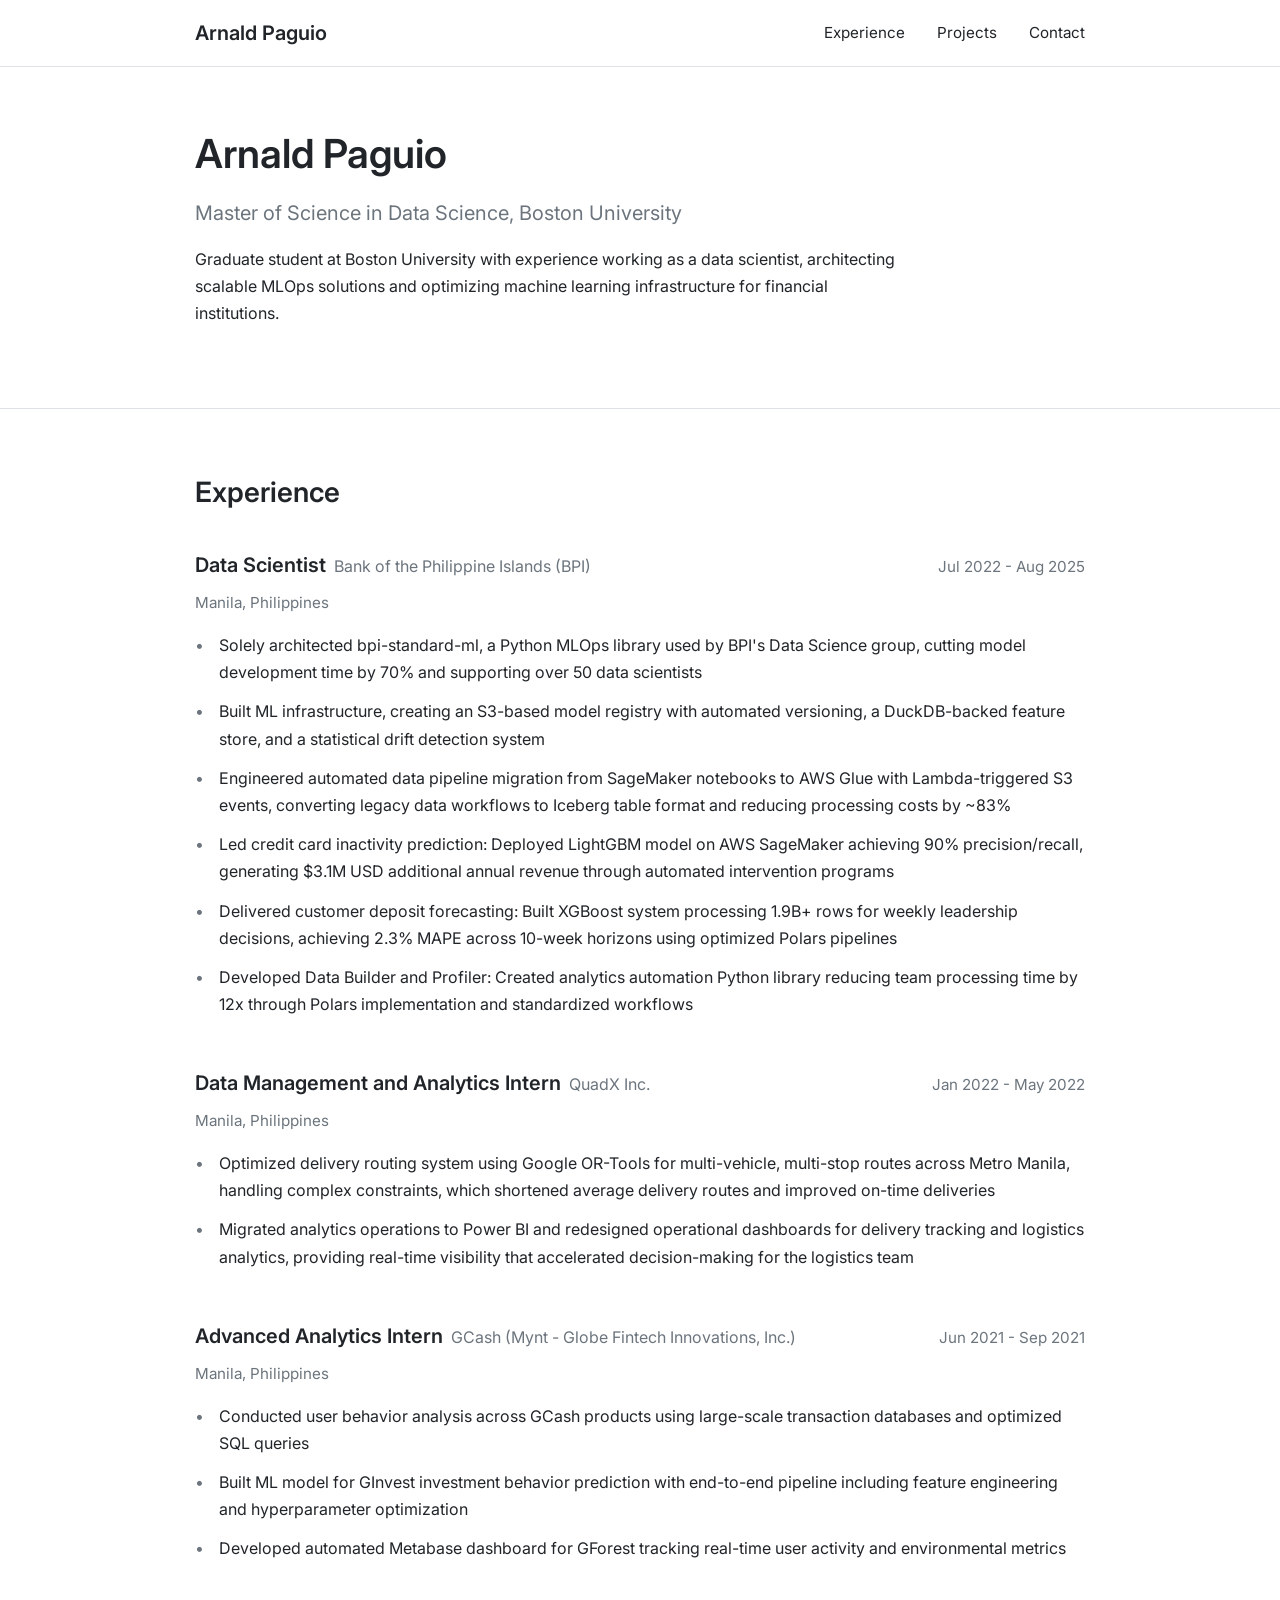
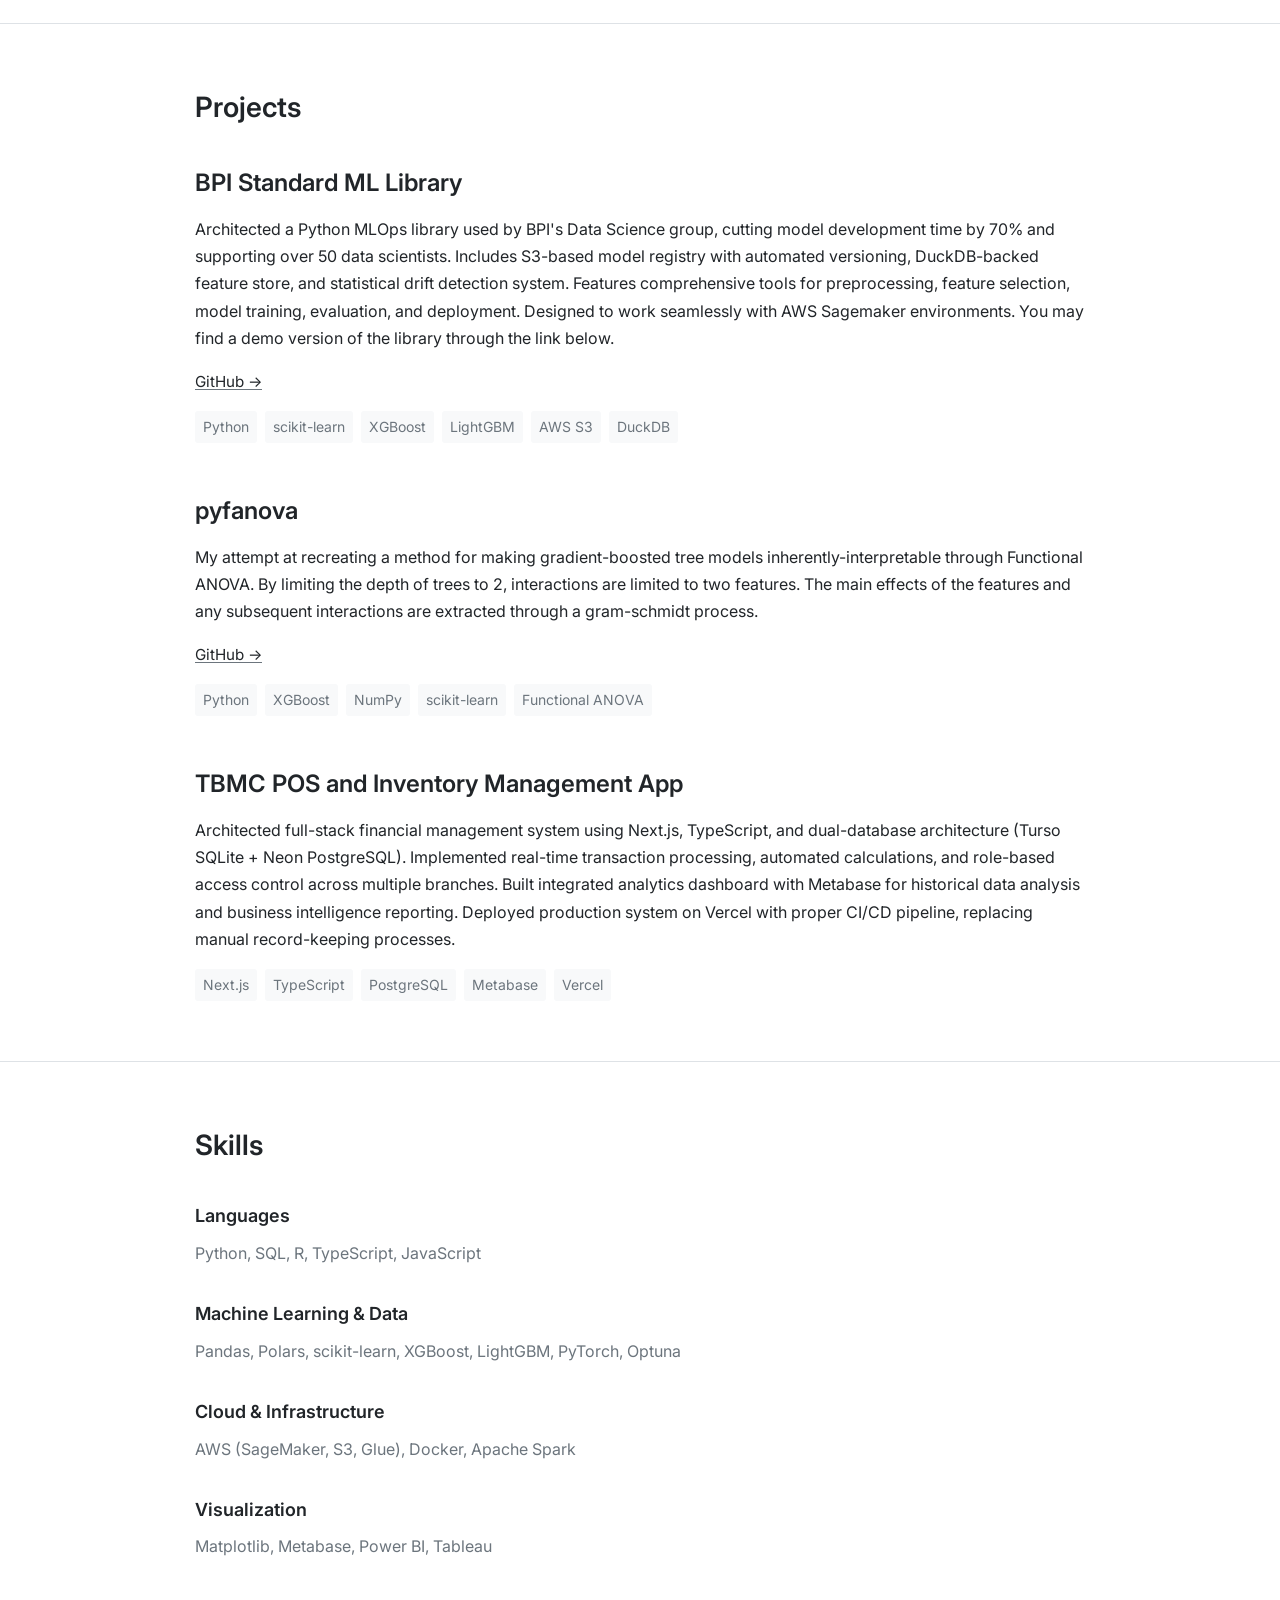
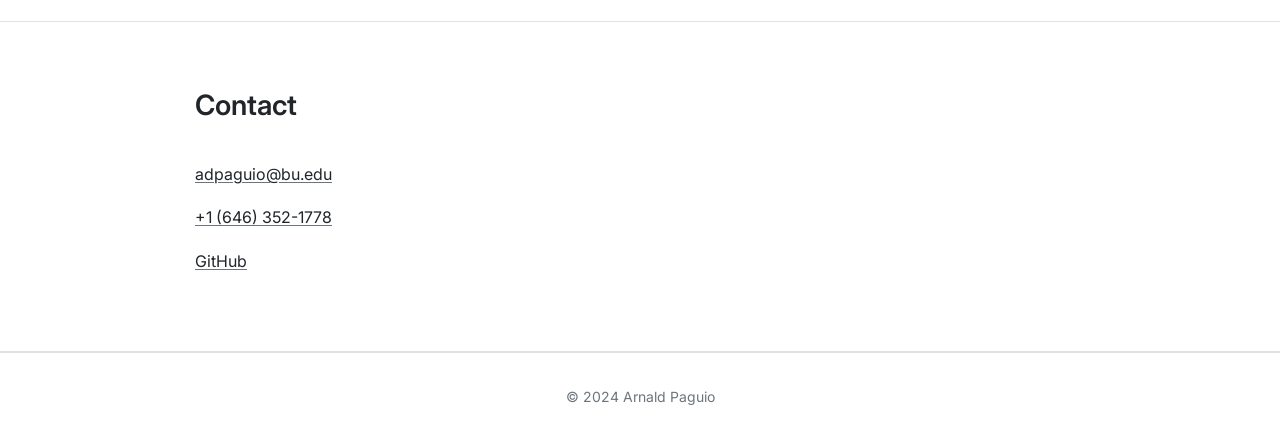
==== commit cf8b4d6f: "addded pyfanova" ====
--- a/index.html
+++ b/index.html
@@ -118,7 +118,24 @@
                 </article>
 
                 <article class="project-item">
-                    <h3 class="project-title">Town's Best Moneychanger</h3>
+                    <h3 class="project-title">pyfanova</h3>
+                    <p class="project-description">
+                        My attempt at recreating a method for making gradient-boosted tree models inherently-interpretable through Functional ANOVA. By limiting the depth of trees to 2, interactions are limited to two features. The main effects of the features and any subsequent interactions are extracted through a gram-schmidt process.
+                    </p>
+                    <p class="project-links">
+                        <a href="https://github.com/aadpaguio/pyfanova" target="_blank">GitHub →</a>
+                    </p>
+                    <div class="project-meta">
+                        <span class="project-tech">Python</span>
+                        <span class="project-tech">XGBoost</span>
+                        <span class="project-tech">NumPy</span>
+                        <span class="project-tech">scikit-learn</span>
+                        <span class="project-tech">Functional ANOVA</span>
+                    </div>
+                </article>
+
+                <article class="project-item">
+                    <h3 class="project-title">TBMC POS and Inventory Management App</h3>
                     <p class="project-description">
                         Architected full-stack financial management system using Next.js, TypeScript, and dual-database architecture (Turso SQLite + Neon PostgreSQL). 
                         Implemented real-time transaction processing, automated calculations, and role-based access control across multiple branches. 
